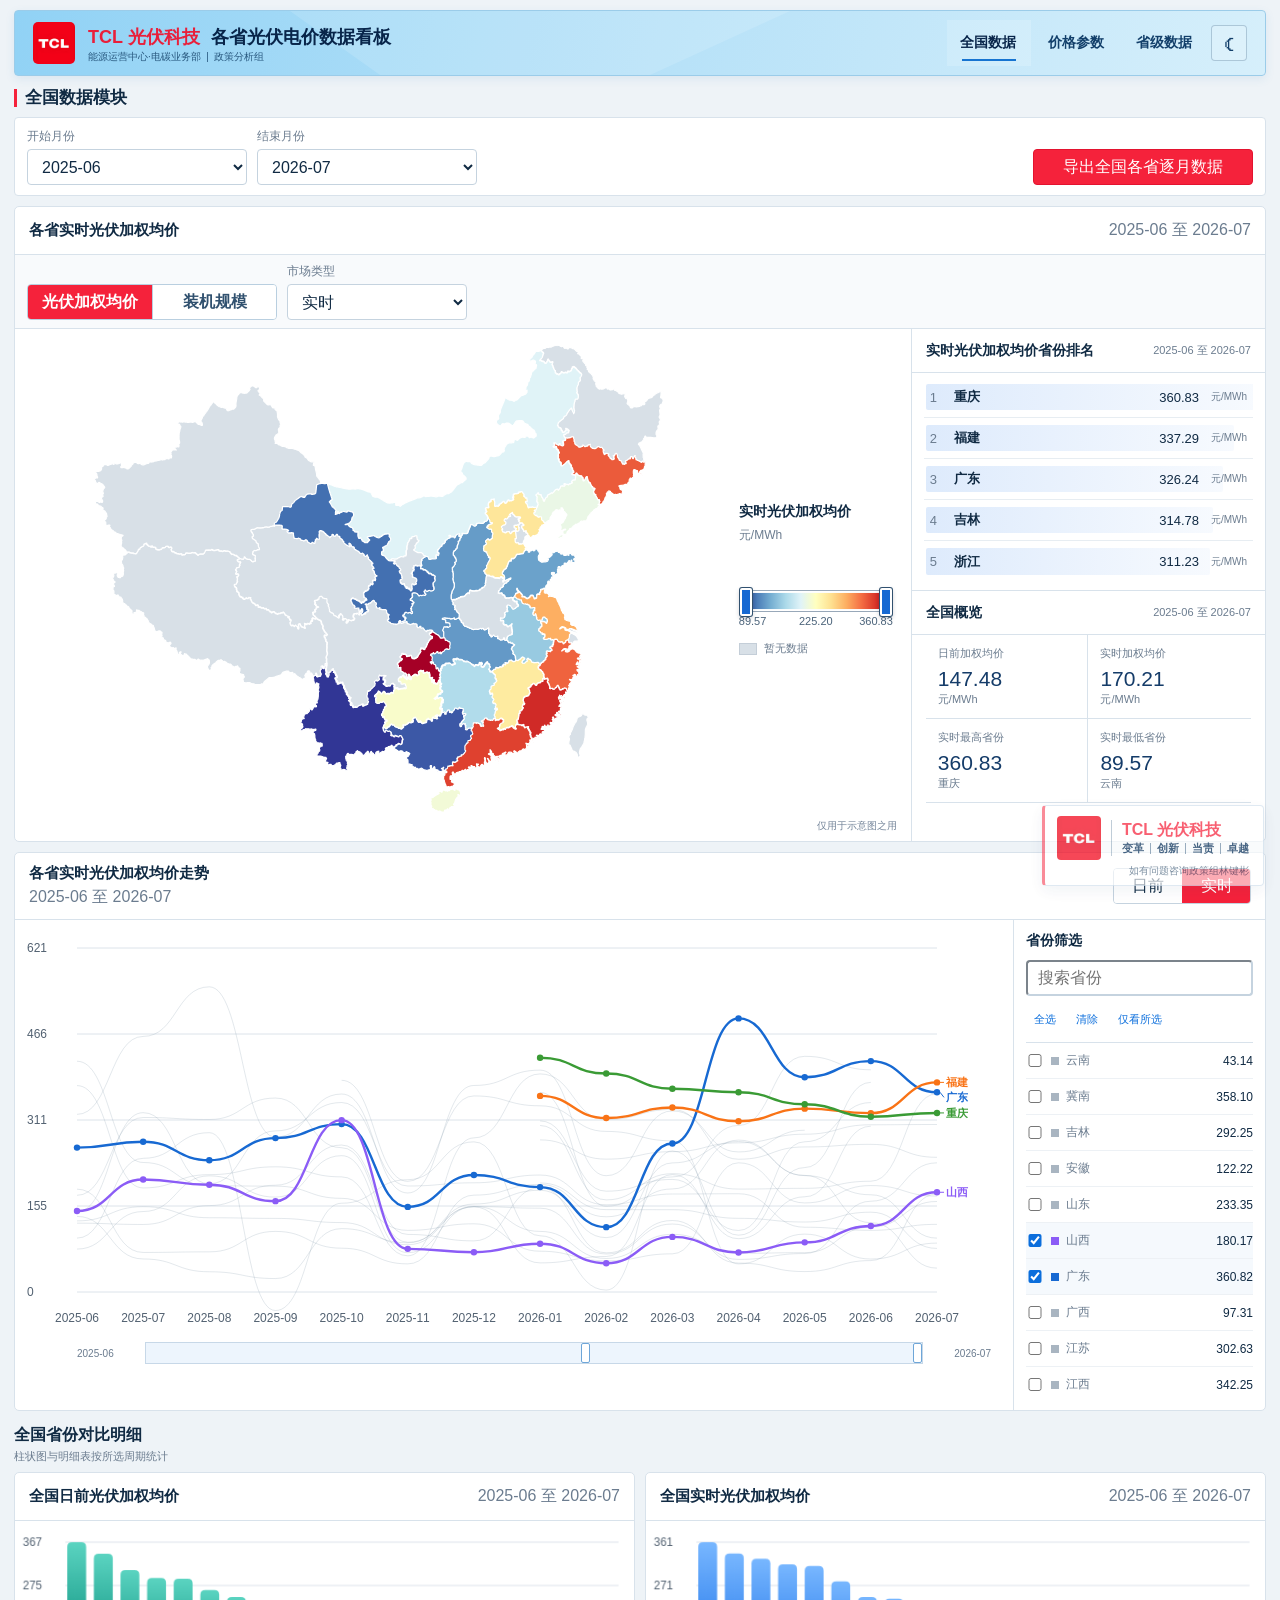
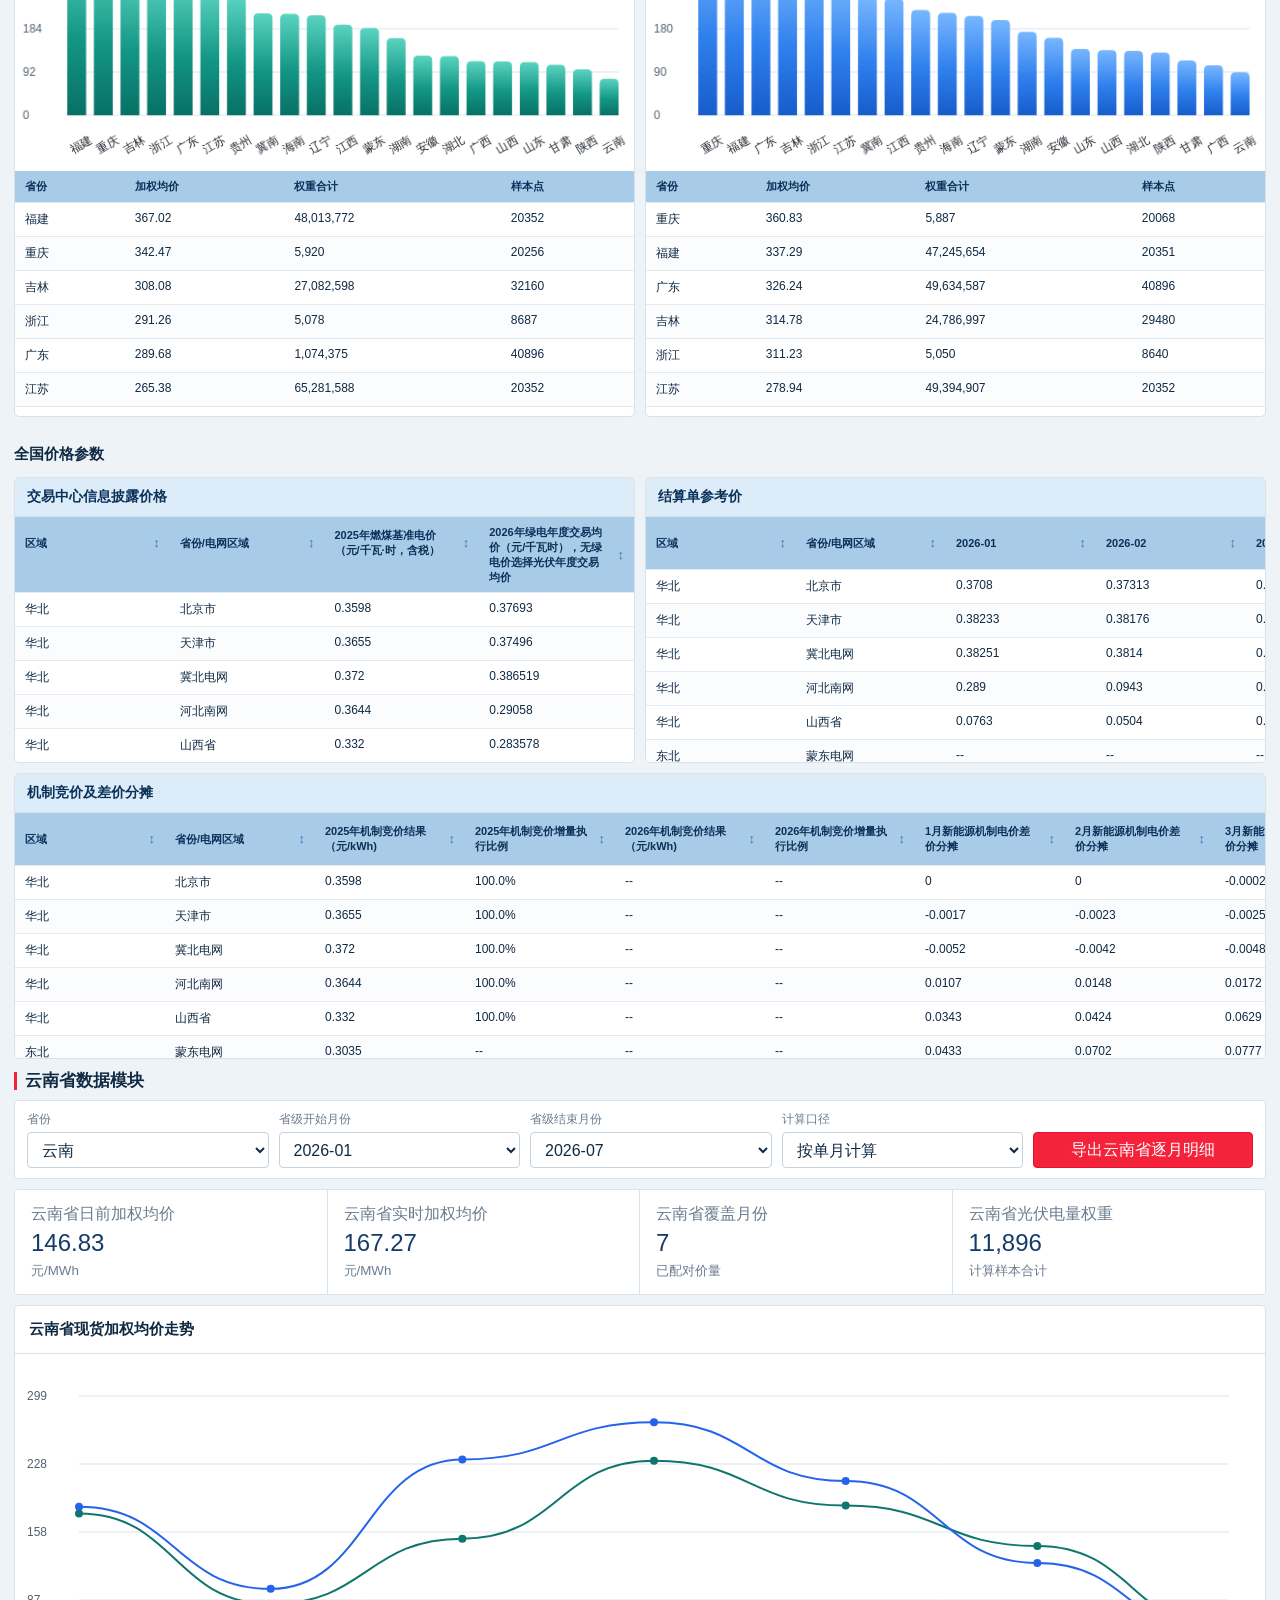
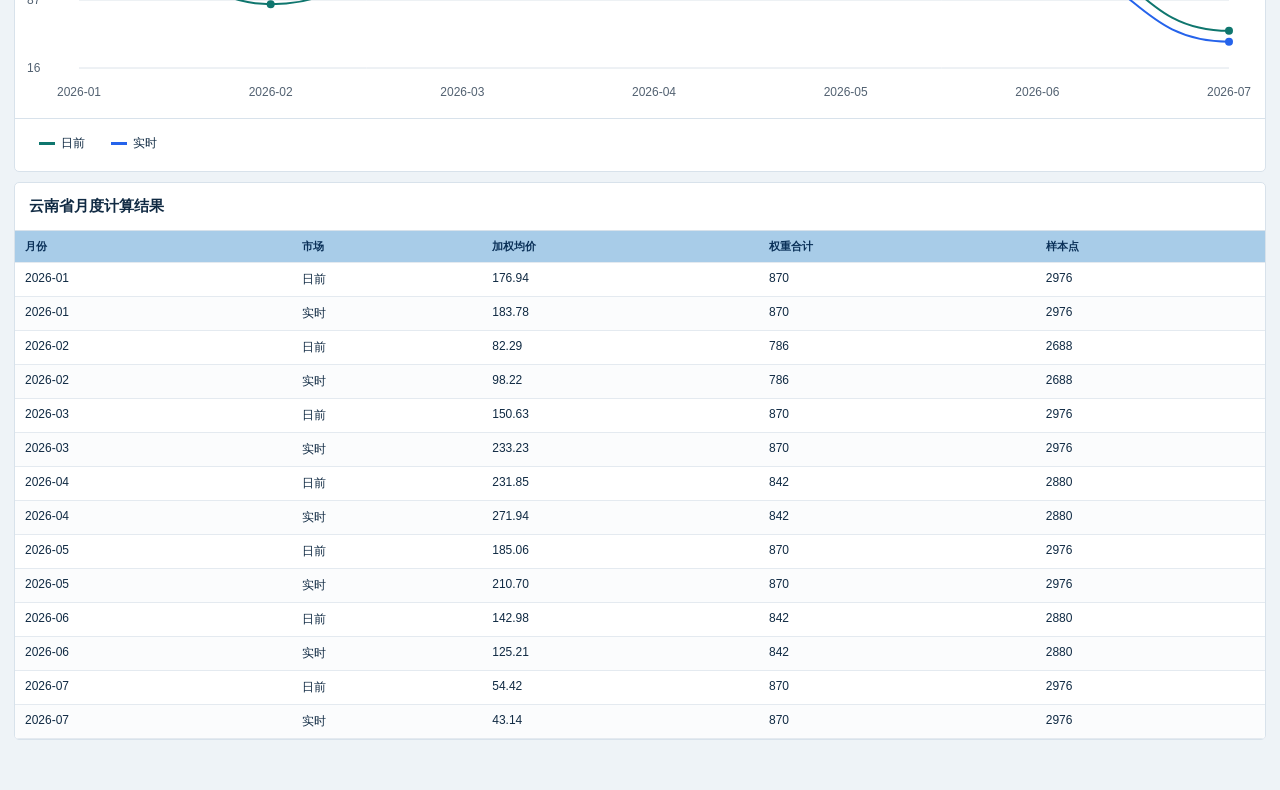
==== dashboard-v1.html @ b54ca661 "Promote paged dashboard UI to homepage" ====
<!doctype html>
<html lang="zh-CN">
  <head>
    <meta charset="UTF-8" />
    <meta name="viewport" content="width=device-width, initial-scale=1.0" />
    <title>TCL 光伏科技 | 各省光伏电价数据看板</title>
    <link rel="icon" type="image/png" href="./public/assets/tcl-logo.png" />
    <script>
      try {
        const savedTheme = localStorage.getItem("pv-dashboard-theme");
        document.documentElement.dataset.theme = savedTheme
          || (matchMedia("(prefers-color-scheme: dark)").matches ? "dark" : "light");
      } catch (_error) {
        document.documentElement.dataset.theme = "light";
      }
    </script>
    <link rel="stylesheet" href="./public/styles.css" />
    <script src="./public/data/dashboard-data.js?v=20260811-2"></script>
  </head>
  <body>
    <main class="shell">
      <header class="topbar brand-header">
        <div class="brand-identity">
          <img class="header-logo" src="./public/assets/tcl-logo.png" alt="TCL" />
          <div class="brand-content">
            <div class="brand-title">
              <span class="brand-name">TCL 光伏科技</span>
              <h1>各省光伏电价数据看板</h1>
            </div>
            <p class="brand-department">能源运营中心·电碳业务部&nbsp;&nbsp;|&nbsp;&nbsp;政策分析组</p>
          </div>
        </div>
        <nav class="dashboard-nav" aria-label="看板模块导航">
          <a class="is-active" href="#nationalModule">全国数据</a>
          <a href="#priceParams">价格参数</a>
          <a href="#provinceModule">省级数据</a>
          <button id="themeToggle" class="theme-toggle" type="button" aria-label="切换至夜间模式" title="切换至夜间模式">
            <span class="theme-icon theme-icon-moon" aria-hidden="true">☾</span>
            <span class="theme-icon theme-icon-sun" aria-hidden="true">☀</span>
          </button>
        </nav>
        <p id="dataStamp" class="load-status" hidden></p>
      </header>

      <section id="nationalModule" class="module-section dashboard-anchor">
        <div class="module-title">
          <h2>全国数据模块</h2>
        </div>
        <div class="filters national-filters" aria-label="全国数据筛选条件">
          <label>
            <span>开始月份</span>
            <select id="nationalStartMonth"></select>
          </label>
          <label>
            <span>结束月份</span>
            <select id="nationalEndMonth"></select>
          </label>
          <div class="filter-action">
            <button id="exportNational" type="button" class="primary">导出全国各省逐月数据</button>
          </div>
        </div>

        <section class="panel map-panel overview-panel" aria-label="全国能源数据热力图与市场概览">
          <div class="panel-head map-panel-head">
            <h2 id="mapTitle">各省实时光伏加权均价</h2>
            <span id="mapPeriodHint"></span>
          </div>
          <div class="map-toolbar">
            <div class="segmented-control" role="group" aria-label="热力图数据类型">
              <button type="button" class="is-active" data-map-mode="price" aria-pressed="true">光伏加权均价</button>
              <button type="button" data-map-mode="capacity" aria-pressed="false">装机规模</button>
            </div>
            <label id="mapMarketControl" class="map-select-control">
              <span>市场类型</span>
              <select id="mapMarketSelect">
                <option value="实时" selected>实时</option>
                <option value="日前">日前</option>
              </select>
            </label>
            <label id="mapCapacityControl" class="map-select-control" hidden>
              <span>电源类型</span>
              <select id="mapCapacitySelect">
                <option value="燃煤">燃煤</option>
                <option value="水电">水电</option>
                <option value="风电">风电</option>
                <option value="光伏" selected>光伏</option>
                <option value="燃气">燃气</option>
                <option value="核电">核电</option>
                <option value="其他">其他</option>
              </select>
            </label>
          </div>
          <div class="overview-content">
            <div class="overview-map-column">
              <div class="map-content">
                <div id="mapStage" class="map-stage">
                  <div id="chinaMapHost" class="china-map-host" aria-live="polite"></div>
                  <div id="mapRangeLabels" class="map-range-labels" aria-hidden="true"></div>
                  <div id="mapTooltip" class="map-tooltip" hidden></div>
                </div>
                <aside class="map-legend" aria-label="热力图图例">
                  <strong id="mapLegendTitle">实时光伏加权均价</strong>
                  <span id="mapLegendUnit">元/MWh</span>
                  <div class="heat-visual-map">
                    <div id="heatScaleTrack" class="heat-scale" tabindex="0" aria-label="热力值范围筛选">
                      <i id="heatHoverBand" class="heat-hover-band" hidden></i>
                      <i id="heatRangeSelection" class="heat-range-selection"></i>
                      <i id="heatValueMarker" class="heat-value-marker" hidden><span></span></i>
                      <input id="heatRangeMin" type="range" min="0" max="100" value="0" aria-label="热力值筛选下限" />
                      <input id="heatRangeMax" type="range" min="0" max="100" value="100" aria-label="热力值筛选上限" />
                      <div id="heatRangeTooltip" class="heat-range-tooltip" hidden></div>
                    </div>
                    <div class="heat-scale-labels">
                      <span id="mapLegendMin">--</span>
                      <span id="mapLegendMid">--</span>
                      <span id="mapLegendMax">--</span>
                    </div>
                    <div id="heatRangeSummary" class="heat-range-summary" hidden aria-hidden="true"></div>
                  </div>
                  <div class="map-no-data"><i></i><span>暂无数据</span></div>
                </aside>
              </div>
              <p class="map-disclaimer">仅用于示意图之用</p>
            </div>
            <div class="overview-side-column">
              <section class="overview-ranking" aria-label="实时电价省份排名">
                <div class="subsection-head">
                  <h3 id="overviewRankingTitle">实时电价省份排名</h3>
                  <span id="overviewRankingPeriod"></span>
                </div>
                <ol id="overviewRankingRows" class="ranking-list"></ol>
              </section>
              <section class="overview-summary" aria-label="全国市场概览">
                <div class="subsection-head">
                  <h3>全国概览</h3>
                  <span id="overviewPeriod"></span>
                </div>
                <div class="overview-metrics">
                  <article><span>日前加权均价</span><strong id="overviewDayAvg">--</strong><small>元/MWh</small></article>
                  <article><span>实时加权均价</span><strong id="overviewRealAvg">--</strong><small>元/MWh</small></article>
                  <article><span>实时最高省份</span><strong id="overviewTopValue">--</strong><small id="overviewTopProvince">--</small></article>
                  <article><span>实时最低省份</span><strong id="overviewLowValue">--</strong><small id="overviewLowProvince">--</small></article>
                </div>
              </section>
            </div>
          </div>
        </section>

      <section class="trend-grid" aria-label="全国多月各省曲线">
        <article class="panel trend-workspace">
          <div class="panel-head trend-panel-head">
            <div>
              <h2 id="nationalTrendTitle">各省实时光伏加权均价走势</h2>
              <span id="nationalTrendPeriod"></span>
            </div>
            <div class="trend-market-switch" role="group" aria-label="趋势市场类型">
              <button type="button" data-trend-market="日前" aria-pressed="false">日前</button>
              <button type="button" class="is-active" data-trend-market="实时" aria-pressed="true">实时</button>
            </div>
          </div>
          <div class="trend-workspace-grid">
            <div class="trend-chart-area">
              <canvas id="nationalTrendChart" class="line-chart" aria-label="各省光伏加权均价走势"></canvas>
              <div class="trend-range" aria-label="趋势月份范围">
                <span id="trendRangeStartLabel">--</span>
                <div class="trend-range-inputs">
                  <input id="trendRangeStart" type="range" min="0" max="1" value="0" aria-label="趋势开始月份" />
                  <input id="trendRangeEnd" type="range" min="0" max="1" value="1" aria-label="趋势结束月份" />
                </div>
                <span id="trendRangeEndLabel">--</span>
              </div>
            </div>
            <aside class="province-focus-panel" aria-label="省份筛选">
              <h3>省份筛选</h3>
              <input id="nationalTrendSearch" class="legend-search" type="search" placeholder="搜索省份" aria-label="搜索趋势省份" />
              <div class="legend-actions">
                <button id="focusAllProvinces" type="button">全选</button>
                <button id="clearFocusedProvinces" type="button">清除</button>
                <button id="toggleTrendContext" type="button" aria-pressed="false">仅看所选</button>
              </div>
              <div id="nationalTrendSelector" class="focus-province-list"></div>
            </aside>
          </div>
        </article>
      </section>

      <section class="section-heading-row">
        <div>
          <h2>全国省份对比明细</h2>
          <span>柱状图与明细表按所选周期统计</span>
        </div>
      </section>
      <section class="national-grid" aria-label="全国数据看板">
        <article class="panel national-panel">
          <div class="panel-head">
            <h2>全国日前光伏加权均价</h2>
            <span id="nationalDayHint"></span>
          </div>
          <canvas id="nationalDayChart" class="bar-chart" aria-label="全国日前光伏加权均价"></canvas>
          <div class="table-wrap compact-table">
            <table>
              <thead>
                <tr>
                  <th>省份</th>
                  <th>加权均价</th>
                  <th>权重合计</th>
                  <th>样本点</th>
                </tr>
              </thead>
              <tbody id="nationalDayRows"></tbody>
            </table>
          </div>
        </article>

        <article class="panel national-panel">
          <div class="panel-head">
            <h2>全国实时光伏加权均价</h2>
            <span id="nationalRealHint"></span>
          </div>
          <canvas id="nationalRealChart" class="bar-chart" aria-label="全国实时光伏加权均价"></canvas>
          <div class="table-wrap compact-table">
            <table>
              <thead>
                <tr>
                  <th>省份</th>
                  <th>加权均价</th>
                  <th>权重合计</th>
                  <th>样本点</th>
                </tr>
              </thead>
              <tbody id="nationalRealRows"></tbody>
            </table>
          </div>
        </article>
      </section>

      <section id="priceParams" class="panel params-panel dashboard-anchor">
        <div class="panel-head">
          <h2>全国价格参数</h2>
        </div>
        <div class="params-tables">
          <article class="params-card">
            <h3>交易中心信息披露价格</h3>
            <div class="table-wrap compact-table">
              <table id="disclosureTable" class="parameter-table">
                <thead id="disclosureHead"></thead>
                <tbody id="disclosureRows"></tbody>
              </table>
            </div>
          </article>
          <article class="params-card">
            <h3>结算单参考价</h3>
            <div class="table-wrap compact-table">
              <table id="settlementTable" class="parameter-table">
                <thead id="settlementHead"></thead>
                <tbody id="settlementRows"></tbody>
              </table>
            </div>
          </article>
          <article class="params-card params-card-wide">
            <h3>机制竞价及差价分摊</h3>
            <div class="table-wrap compact-table">
              <table id="mechanismTable" class="parameter-table">
                <thead id="mechanismHead"></thead>
                <tbody id="mechanismRows"></tbody>
              </table>
            </div>
          </article>
        </div>
      </section>
      </section>

      <section id="provinceModule" class="module-section province-module dashboard-anchor">
        <div class="module-title">
          <h2 data-province-label="数据模块">省级数据模块</h2>
        </div>
        <div class="filters province-filters" aria-label="省级数据筛选条件">
          <label>
            <span>省份</span>
            <select id="provinceSelect"></select>
          </label>
          <label>
            <span>省级开始月份</span>
            <select id="provinceStartMonth"></select>
          </label>
          <label>
            <span>省级结束月份</span>
            <select id="provinceEndMonth"></select>
          </label>
          <label>
            <span>计算口径</span>
            <select id="calcMode">
              <option value="monthly">按单月计算</option>
              <option value="cycle">按多月周期计算</option>
            </select>
          </label>
          <div class="filter-action">
            <button id="exportProvince" type="button" class="primary">导出省级逐月明细</button>
          </div>
        </div>
      <section class="summary-grid">
        <article class="metric">
          <span data-province-label="日前加权均价">省级日前加权均价</span>
          <strong id="dayAvg">--</strong>
          <small>元/MWh</small>
        </article>
        <article class="metric">
          <span data-province-label="实时加权均价">省级实时加权均价</span>
          <strong id="realAvg">--</strong>
          <small>元/MWh</small>
        </article>
        <article class="metric">
          <span data-province-label="覆盖月份">省级覆盖月份</span>
          <strong id="monthCount">--</strong>
          <small>已配对价量</small>
        </article>
        <article class="metric">
          <span data-province-label="光伏电量权重">省级光伏电量权重</span>
          <strong id="volumeTotal">--</strong>
          <small>计算样本合计</small>
        </article>
      </section>

      <section class="panel chart-panel">
          <div class="panel-head">
          <h2 data-province-label="现货加权均价走势">省级现货加权均价走势</h2>
        </div>
        <canvas id="trendChart" class="chart" aria-label="现货加权均价走势"></canvas>
        <div id="provinceTrendLegend" class="interactive-legend compact-legend" aria-label="日前实时图例"></div>
      </section>

      <section class="two-column">
        <article class="panel">
          <div class="panel-head">
            <h2 data-province-label="月度计算结果">省级月度计算结果</h2>
          </div>
          <div class="table-wrap">
            <table>
              <thead>
                <tr>
                  <th>月份</th>
                  <th>市场</th>
                  <th>加权均价</th>
                  <th>权重合计</th>
                  <th>样本点</th>
                </tr>
              </thead>
              <tbody id="resultRows"></tbody>
            </table>
          </div>
        </article>
      </section>
      </section>

    </main>
    <div class="page-watermark" aria-hidden="true">
      <div class="watermark-lockup">
        <img src="./public/assets/tcl-logo.png" alt="" />
        <span class="watermark-divider"></span>
        <span class="watermark-copy">
          <strong>TCL 光伏科技</strong>
          <span class="watermark-values">
            <span>变革</span><i></i><span>创新</span><i></i><span>当责</span><i></i><span>卓越</span>
          </span>
        </span>
      </div>
      <small class="watermark-contact">如有问题咨询政策组林键彬</small>
    </div>
    <script src="./public/vendor/xlsx.full.min.js"></script>
    <script src="./public/assets/china-map.js"></script>
    <script src="./public/app.js?v=20260811-2"></script>
  </body>
</html>
---- public/styles.css ----
:root {
  color-scheme: light;
  --bg: #f2f6fb;
  --panel: #ffffff;
  --ink: #08254a;
  --muted: #60748b;
  --line: #cfdeeb;
  --accent: #0f766e;
  --accent-strong: #0b5f59;
  --warn: #b45309;
  --blue: #2563eb;
  --brand: #f5223b;
  --table-head: #a8cce8;
  --chart-grid: #dce3ea;
  --chart-label: #526171;
  --chart-text: #1b232c;
  --chart-context: rgba(130, 149, 168, 0.22);
  --chart-context-fill: rgba(130, 149, 168, 0.16);
}

* {
  box-sizing: border-box;
}

[hidden] {
  display: none !important;
}

body {
  margin: 0;
  background: var(--bg);
  color: var(--ink);
  font-family: "Microsoft YaHei", "Segoe UI", Arial, sans-serif;
}

html {
  scroll-behavior: smooth;
}

button,
select {
  font: inherit;
}

.shell {
  width: min(1440px, calc(100vw - 40px));
  margin: 0 auto;
  padding: 16px 0 40px;
}

.topbar {
  display: flex;
  align-items: center;
  justify-content: space-between;
  gap: 24px;
  margin-bottom: 14px;
}

.brand-header {
  position: sticky;
  top: 0;
  z-index: 20;
  min-height: 88px;
  padding: 13px 22px;
  border: 1px solid #75bee8;
  border-radius: 6px;
  background: linear-gradient(105deg, #79c5f2 0%, #98d5f6 52%, #b8e3f8 100%);
  box-shadow: 0 7px 20px rgba(48, 132, 184, 0.16);
  overflow: hidden;
}

.brand-header::after {
  content: "";
  position: absolute;
  inset: 0 38% 0 22%;
  background: rgba(255, 255, 255, 0.13);
  clip-path: polygon(0 0, 100% 0, 72% 100%, 18% 100%);
  pointer-events: none;
}

.brand-identity {
  position: relative;
  z-index: 1;
  display: flex;
  align-items: center;
  min-width: 0;
  gap: 13px;
}

.header-logo {
  width: 50px;
  height: 50px;
  flex: 0 0 auto;
  border-radius: 5px;
  object-fit: cover;
}

.brand-content {
  display: grid;
  gap: 6px;
  min-width: 0;
}

.brand-title {
  display: flex;
  align-items: center;
  gap: 13px;
  white-space: nowrap;
}

.brand-name {
  color: #e91f3a;
  font-size: 21px;
  font-weight: 800;
  white-space: nowrap;
}

.brand-department {
  color: #28587f;
  font-size: 11px;
  line-height: 1;
}

h1,
h2,
p {
  margin: 0;
}

h1 {
  color: #08254a;
  font-size: 21px;
  line-height: 1;
}

h2 {
  font-size: 16px;
}

.panel-head span,
.metric small,
.metric span {
  color: var(--muted);
}

.load-status {
  position: absolute;
  left: 86px;
  bottom: 4px;
  z-index: 2;
  color: #9f1528;
  font-size: 11px;
}

.dashboard-nav {
  position: relative;
  z-index: 1;
  display: flex;
  align-self: stretch;
  align-items: stretch;
  gap: 4px;
}

.dashboard-nav a {
  position: relative;
  display: flex;
  align-items: center;
  min-width: 92px;
  padding: 0 15px;
  color: #123f6a;
  font-size: 15px;
  font-weight: 600;
  text-decoration: none;
  white-space: nowrap;
}

.dashboard-nav a::after {
  content: "";
  position: absolute;
  right: 15px;
  bottom: 5px;
  left: 15px;
  height: 2px;
  background: transparent;
}

.dashboard-nav a:hover,
.dashboard-nav a.is-active {
  color: #08254a;
  background: rgba(255, 255, 255, 0.2);
}

.dashboard-nav a.is-active::after {
  background: #e91f3a;
}

.dashboard-anchor {
  scroll-margin-top: 104px;
}

button {
  min-height: 40px;
  border: 1px solid var(--line);
  background: var(--panel);
  color: var(--ink);
  border-radius: 6px;
  padding: 0 14px;
  cursor: pointer;
}

button.primary {
  border-color: var(--brand);
  background: var(--brand);
  color: white;
}

button:hover {
  border-color: var(--brand);
}

.filters {
  display: grid;
  grid-template-columns: repeat(4, minmax(160px, 1fr));
  gap: 12px;
  padding: 14px;
  background: var(--panel);
  border: 1px solid var(--line);
  border-radius: 8px;
  box-shadow: 0 4px 14px rgba(35, 72, 108, 0.05);
}

.national-filters {
  grid-template-columns: repeat(2, minmax(180px, 260px)) minmax(240px, 1fr);
}

.map-panel {
  margin-top: 14px;
}

.map-panel-head h2 {
  font-size: 17px;
}

.map-toolbar {
  display: flex;
  align-items: end;
  gap: 12px;
  padding: 12px 16px;
  border-bottom: 1px solid var(--line);
  background: #f8fbfe;
}

.segmented-control {
  display: inline-grid;
  grid-template-columns: repeat(2, minmax(132px, 1fr));
  align-self: end;
  border: 1px solid #b9cfe0;
  border-radius: 6px;
  overflow: hidden;
}

.segmented-control button {
  min-height: 40px;
  border: 0;
  border-radius: 0;
  background: #ffffff;
  color: #31516f;
  font-weight: 600;
}

.segmented-control button + button {
  border-left: 1px solid #b9cfe0;
}

.segmented-control button.is-active {
  background: #176f9f;
  color: #ffffff;
}

#exportNational,
#exportProvince,
.segmented-control button.is-active {
  border-color: #e3132f;
  background: var(--brand);
  color: #fff;
}

#exportNational:hover,
#exportProvince:hover,
.segmented-control button.is-active:hover {
  border-color: #c70e28;
  background: #dc1833;
}

.map-select-control {
  width: min(210px, 100%);
}

.map-content {
  display: grid;
  grid-template-columns: minmax(0, 1fr) 190px;
  gap: 20px;
  align-items: center;
  padding: 18px 22px 12px;
}

.map-stage {
  position: relative;
  display: grid;
  place-items: center;
  min-width: 0;
  min-height: 470px;
}

.china-map-host {
  display: grid;
  width: 100%;
  min-height: 420px;
  place-items: center;
}

.china-map-host svg {
  display: block;
  width: 100%;
  max-height: 520px;
  overflow: visible;
}

.china-map-host .map-region {
  fill: #d8e0e7;
  stroke: #ffffff;
  stroke-width: 1.2;
  vector-effect: non-scaling-stroke;
  cursor: pointer;
  transition: fill 180ms ease, filter 180ms ease, stroke-width 180ms ease;
}

.china-map-host .map-region:hover,
.china-map-host .map-region:focus {
  filter: brightness(0.92) saturate(1.08);
  outline: none;
  stroke: #173b60;
  stroke-width: 1.8;
}

.china-map-host .map-region.is-selected {
  filter: brightness(1.04) saturate(1.12) drop-shadow(0 3px 5px rgba(15, 49, 82, 0.28));
  stroke: #0b3159;
  stroke-width: 2.6;
}

.china-map-host .map-region.is-preview:not(.is-selected) {
  filter: brightness(1.03) saturate(1.1) drop-shadow(0 2px 4px rgba(23, 105, 210, 0.22));
  stroke: #1769d2;
  stroke-width: 2.2;
}

.china-map-host .map-region.is-out-of-range:not(.is-selected):not(.is-preview) {
  opacity: 0.18;
  filter: saturate(0.25);
}

.china-map-host .map-region.is-out-of-range:hover,
.china-map-host .map-region.is-out-of-range:focus {
  opacity: 1;
}

.map-range-labels {
  position: absolute;
  z-index: 5;
  inset: 0;
  pointer-events: none;
}

.map-range-labels span {
  position: absolute;
  padding: 2px 5px;
  border: 1px solid rgba(255, 255, 255, 0.72);
  border-radius: 3px;
  background: rgba(11, 49, 89, 0.86);
  box-shadow: 0 2px 6px rgba(15, 23, 42, 0.2);
  color: #fff;
  font-size: 10px;
  font-weight: 600;
  line-height: 1.2;
  white-space: nowrap;
  transform: translate(-50%, -50%);
}

.map-legend {
  display: grid;
  align-content: center;
  gap: 8px;
  min-width: 0;
  padding: 8px 4px;
}

.map-legend strong {
  color: var(--ink);
  font-size: 14px;
  line-height: 1.4;
}

.map-legend > span {
  color: var(--muted);
  font-size: 12px;
}

.heat-visual-map {
  display: grid;
  gap: 5px;
  min-width: 0;
  padding-top: 42px;
}

.heat-scale {
  position: relative;
  height: 20px;
  margin-top: 0;
  border: 1px solid rgba(73, 100, 126, 0.22);
  background: linear-gradient(90deg, #313695 0%, #4575b4 10%, #74add1 20%, #abd9e9 30%, #e0f3f8 40%, #ffffbf 50%, #fee090 60%, #fdae61 70%, #f46d43 80%, #d73027 90%, #a50026 100%);
  cursor: crosshair;
  touch-action: none;
}

.heat-hover-band,
.heat-range-selection {
  position: absolute;
  z-index: 1;
  top: -2px;
  bottom: -2px;
  pointer-events: none;
}

.heat-hover-band {
  border: 2px solid #0b3159;
  background: rgba(255, 255, 255, 0.18);
}

.heat-range-selection {
  border: 2px solid rgba(255, 255, 255, 0.96);
  box-shadow: 0 0 0 1px rgba(11, 49, 89, 0.42);
}

.heat-scale input[type="range"] {
  appearance: none;
  position: absolute;
  z-index: 3;
  top: -9px;
  left: 0;
  width: 100%;
  height: 36px;
  margin: 0;
  background: transparent;
  pointer-events: none;
}

.heat-scale input[type="range"]::-webkit-slider-runnable-track {
  height: 1px;
  background: transparent;
}

.heat-scale input[type="range"]::-webkit-slider-thumb {
  appearance: none;
  width: 12px;
  height: 28px;
  margin-top: -14px;
  border: 2px solid #fff;
  border-radius: 2px;
  background: #1769d2;
  box-shadow: 0 0 0 1px #31516f, 0 2px 5px rgba(15, 23, 42, 0.28);
  cursor: ew-resize;
  pointer-events: auto;
}

.heat-scale input[type="range"]::-moz-range-track {
  height: 1px;
  background: transparent;
}

.heat-scale input[type="range"]::-moz-range-thumb {
  width: 10px;
  height: 24px;
  border: 2px solid #fff;
  border-radius: 2px;
  background: #1769d2;
  box-shadow: 0 0 0 1px #31516f, 0 2px 5px rgba(15, 23, 42, 0.28);
  cursor: ew-resize;
  pointer-events: auto;
}

.heat-range-tooltip {
  position: absolute;
  z-index: 8;
  bottom: calc(100% + 12px);
  width: 218px;
  padding: 8px 10px;
  border: 1px solid rgba(255, 255, 255, 0.12);
  border-radius: 5px;
  background: rgba(17, 24, 39, 0.94);
  box-shadow: 0 10px 28px rgba(15, 23, 42, 0.26);
  color: #fff;
  font-size: 11px;
  line-height: 1.45;
  pointer-events: none;
}

.heat-range-tooltip strong,
.heat-range-tooltip span {
  display: block;
}

.map-legend .heat-range-tooltip strong {
  color: #fff;
  font-size: 11px;
}

.heat-range-tooltip span {
  margin-top: 4px;
  color: #dbe5ef;
}

.heat-value-marker {
  position: absolute;
  z-index: 6;
  top: -7px;
  width: 2px;
  height: 32px;
  background: #111827;
  pointer-events: none;
  transform: translateX(-1px);
}

.heat-value-marker::after {
  position: absolute;
  top: 29px;
  left: -4px;
  width: 0;
  height: 0;
  border-top: 6px solid #111827;
  border-right: 4px solid transparent;
  border-left: 4px solid transparent;
  content: "";
}

.heat-value-marker > span {
  position: absolute;
  bottom: calc(100% + 8px);
  left: 50%;
  min-width: 112px;
  padding: 6px 8px;
  border-radius: 4px;
  background: #111827;
  box-shadow: 0 7px 18px rgba(15, 23, 42, 0.24);
  color: #fff;
  text-align: center;
  transform: translateX(-50%);
}

.heat-value-marker strong,
.heat-value-marker small {
  display: block;
  color: #fff;
  white-space: nowrap;
}

.heat-value-marker small {
  margin-top: 2px;
  color: #cbd5e1;
  font-size: 9px;
}

.heat-value-marker.is-left > span {
  left: 0;
  transform: none;
}

.heat-value-marker.is-right > span {
  right: 0;
  left: auto;
  transform: none;
}

.heat-range-summary {
  min-height: 16px;
  color: #526b83;
  font-size: 10px;
  line-height: 1.35;
}

.heat-scale-labels {
  display: grid;
  grid-template-columns: repeat(3, 1fr);
  color: #4b637a;
  font-size: 11px;
}

.heat-scale-labels span:nth-child(2) {
  text-align: center;
}

.heat-scale-labels span:last-child {
  text-align: right;
}

.map-no-data {
  display: flex;
  align-items: center;
  gap: 7px;
  margin-top: 8px;
  color: var(--muted);
  font-size: 11px;
}

.map-no-data i {
  width: 18px;
  height: 12px;
  border: 1px solid #c4ced8;
  background: #d8e0e7;
}

.map-tooltip {
  position: absolute;
  z-index: 6;
  min-width: 150px;
  max-width: 310px;
  padding: 8px 10px;
  border: 1px solid rgba(255, 255, 255, 0.12);
  border-radius: 5px;
  background: rgba(17, 24, 39, 0.94);
  box-shadow: 0 10px 28px rgba(15, 23, 42, 0.26);
  color: #fff;
  font-size: 12px;
  line-height: 1.55;
  pointer-events: none;
}

.map-tooltip strong,
.map-tooltip span {
  display: block;
}

.map-tooltip span {
  color: #dbe5ef;
}

.map-disclaimer {
  padding: 0 18px 12px;
  color: #728398;
  font-size: 11px;
  text-align: right;
}

.province-filters {
  grid-template-columns: repeat(4, minmax(150px, 1fr)) minmax(220px, auto);
}

.filter-action {
  display: flex;
  align-items: end;
  justify-content: flex-end;
}

.filter-action button {
  min-width: 220px;
}

.module-section {
  margin-top: 14px;
  padding: 14px;
  background: #eaf3fb;
  border: 1px solid #cbddec;
  border-radius: 8px;
}

.province-module {
  background: #f5f8fc;
}

.module-title {
  display: flex;
  justify-content: space-between;
  align-items: center;
  gap: 16px;
  margin-bottom: 12px;
}

.module-title h2 {
  display: flex;
  align-items: center;
  gap: 10px;
  font-size: 20px;
}

.module-title h2::before {
  content: "";
  width: 5px;
  height: 22px;
  background: var(--brand);
}

.module-title span {
  color: var(--muted);
}

label {
  display: grid;
  gap: 6px;
}

label span {
  color: var(--muted);
  font-size: 13px;
}

select {
  width: 100%;
  min-height: 40px;
  border: 1px solid var(--line);
  border-radius: 6px;
  padding: 0 10px;
  background: white;
  color: var(--ink);
}

.summary-grid {
  display: grid;
  grid-template-columns: repeat(4, minmax(160px, 1fr));
  gap: 12px;
  margin: 14px 0;
}

.national-grid {
  display: grid;
  grid-template-columns: repeat(2, minmax(0, 1fr));
  gap: 14px;
  margin: 14px 0;
}

.national-panel {
  min-width: 0;
}

.bar-chart {
  width: 100%;
  height: 300px;
  display: block;
}

.trend-grid {
  display: grid;
  grid-template-columns: 1fr;
  gap: 14px;
  margin: 14px 0;
}

.line-chart {
  width: 100%;
  height: 360px;
  display: block;
}

.metric {
  display: grid;
  gap: 6px;
  min-height: 118px;
  padding: 16px;
  background: var(--panel);
  border: 1px solid var(--line);
  border-radius: 8px;
  box-shadow: 0 4px 14px rgba(35, 72, 108, 0.05);
}

.metric:nth-child(1) { border-top: 3px solid #0f766e; }
.metric:nth-child(2) { border-top: 3px solid #2563eb; }
.metric:nth-child(3) { border-top: 3px solid #f5223b; }
.metric:nth-child(4) { border-top: 3px solid #70a84f; }

.metric strong {
  font-size: 26px;
  line-height: 1;
}

.panel {
  position: relative;
  background: var(--panel);
  border: 1px solid var(--line);
  border-radius: 8px;
  overflow: hidden;
  box-shadow: 0 4px 14px rgba(35, 72, 108, 0.05);
}

.interactive-legend {
  display: flex;
  flex-wrap: wrap;
  gap: 6px 10px;
  padding: 10px 16px 14px;
  border-top: 1px solid var(--line);
}

.legend-item {
  display: inline-flex;
  align-items: center;
  gap: 6px;
  min-height: 28px;
  padding: 0 7px;
  border-color: transparent;
  border-radius: 4px;
  background: transparent;
  color: var(--ink);
  font-size: 12px;
}

.legend-item span {
  width: 16px;
  height: 3px;
  flex: 0 0 auto;
}

.legend-item:hover {
  background: #f3f6f8;
}

.legend-item.is-hidden {
  color: var(--muted);
  opacity: 0.5;
  text-decoration: line-through;
}

.compact-legend {
  justify-content: flex-start;
}

.chart-tooltip {
  position: absolute;
  z-index: 8;
  min-width: 148px;
  max-width: 280px;
  padding: 10px 12px;
  border: 1px solid rgba(255, 255, 255, 0.12);
  border-radius: 5px;
  background: rgba(17, 24, 39, 0.94);
  box-shadow: 0 10px 28px rgba(15, 23, 42, 0.26);
  color: #f8fafc;
  font-size: 12px;
  line-height: 1.4;
  pointer-events: none;
  white-space: normal;
  backdrop-filter: blur(4px);
}

.chart-tooltip-title {
  display: block;
  margin-bottom: 7px;
  color: #fff;
  font-size: 12px;
  font-weight: 700;
}

.chart-tooltip.is-context-label {
  min-width: 0;
  padding: 6px 9px;
  background: rgba(15, 49, 82, 0.94);
  color: #fff;
  font-weight: 700;
  white-space: nowrap;
}

.chart-tooltip-list {
  display: grid;
  gap: 5px;
}

.chart-tooltip-row {
  display: grid;
  grid-template-columns: 8px minmax(46px, 1fr) auto;
  gap: 7px;
  align-items: center;
  color: #dbe5ef;
}

.chart-tooltip-row i {
  width: 8px;
  height: 8px;
  border: 1px solid rgba(255, 255, 255, 0.65);
  border-radius: 1px;
  background: var(--series-color);
}

.chart-tooltip-row b {
  color: #fff;
  font-variant-numeric: tabular-nums;
  font-weight: 650;
  text-align: right;
  white-space: nowrap;
}

.chart-axis-pointer {
  position: absolute;
  z-index: 4;
  width: 1px;
  border-left: 1px dashed rgba(71, 85, 105, 0.62);
  pointer-events: none;
  transform: translateX(-0.5px);
}

.chart-hover-dots {
  position: absolute;
  z-index: 6;
  inset: 0;
  pointer-events: none;
}

.chart-hover-dots i {
  position: absolute;
  width: 10px;
  height: 10px;
  border: 2px solid #fff;
  border-radius: 50%;
  background: var(--series-color);
  box-shadow: 0 0 0 1px var(--series-color), 0 2px 6px rgba(15, 23, 42, 0.22);
  transform: translate(-50%, -50%);
}

.panel-head {
  display: flex;
  justify-content: space-between;
  gap: 12px;
  align-items: center;
  padding: 14px 16px;
  border-bottom: 1px solid var(--line);
}

.chart {
  width: 100%;
  height: 360px;
}

.two-column {
  display: grid;
  grid-template-columns: 1fr;
  gap: 14px;
  margin: 14px 0;
}

.table-wrap {
  overflow: auto;
}

table {
  width: 100%;
  border-collapse: collapse;
  font-size: 14px;
}

th,
td {
  border-bottom: 1px solid var(--line);
  border-right: 1px solid #dfebf4;
  padding: 10px 12px;
  text-align: left;
  vertical-align: top;
  white-space: nowrap;
}

th {
  position: sticky;
  top: 0;
  z-index: 1;
  color: #0b3159;
  font-weight: 700;
  background: var(--table-head);
}

tbody tr:nth-child(even) td {
  background: #f8fbfe;
}

tbody tr:hover td {
  background: #edf6fd;
}

.mapping-wrap {
  max-height: 340px;
}

.compact-table {
  max-height: 280px;
}

.params-panel {
  margin: 14px 0 0;
}

.params-tables {
  display: grid;
  grid-template-columns: repeat(2, minmax(0, 1fr));
  gap: 14px;
  padding: 14px;
}

.params-card-wide {
  grid-column: 1 / -1;
}

.params-tables article {
  min-width: 0;
  border: 1px solid var(--line);
  border-radius: 8px;
  overflow: hidden;
}

.params-tables h3 {
  margin: 0;
  padding: 10px 12px;
  font-size: 14px;
  color: #0b3159;
  background: #dcecf8;
  border-bottom: 1px solid var(--line);
}

.parameter-table {
  min-width: calc(var(--parameter-columns, 4) * 150px);
  table-layout: fixed;
}

.parameter-table th,
.parameter-table td {
  width: calc(100% / var(--parameter-columns, 4));
  white-space: normal;
  overflow-wrap: anywhere;
}

.parameter-sort {
  width: 100%;
  min-width: 0;
  display: inline-flex;
  align-items: center;
  justify-content: space-between;
  gap: 8px;
  padding: 0;
  border: 0;
  color: inherit;
  font: inherit;
  line-height: 1.35;
  text-align: left;
  background: transparent;
  cursor: pointer;
}

.parameter-sort:hover,
.parameter-sort:focus-visible {
  color: #1769d2;
}

.parameter-sort:focus-visible {
  outline: 2px solid rgba(23, 105, 210, 0.35);
  outline-offset: 3px;
}

.sort-mark {
  flex: 0 0 auto;
  color: #367bb7;
  font-size: 13px;
}

.chips {
  display: flex;
  flex-wrap: wrap;
  gap: 8px;
}

.chip {
  border: 1px solid var(--line);
  border-radius: 6px;
  padding: 7px 9px;
  background: #fbfcfd;
  color: var(--ink);
}

.empty {
  color: var(--warn);
}

.page-watermark {
  position: fixed;
  right: 16px;
  bottom: 14px;
  z-index: 10;
  display: grid;
  gap: 5px;
  padding: 10px 14px 8px 12px;
  border: 1px solid rgba(207, 222, 235, 0.9);
  border-left: 3px solid rgba(245, 34, 59, 0.72);
  border-radius: 4px;
  background: rgba(255, 255, 255, 0.86);
  box-shadow: 0 5px 16px rgba(35, 72, 108, 0.09);
  opacity: 0.72;
  width: max-content;
  max-width: calc(100vw - 28px);
  margin: 0;
  pointer-events: none;
  user-select: none;
}

.watermark-lockup {
  display: flex;
  align-items: center;
  gap: 10px;
}

.page-watermark img {
  width: 44px;
  height: 44px;
  border-radius: 4px;
  object-fit: cover;
}

.watermark-divider {
  width: 1px;
  height: 36px;
  background: #a8bac9;
}

.watermark-copy {
  display: grid;
  gap: 5px;
}

.watermark-copy strong {
  color: var(--brand);
  font-size: 16px;
  font-weight: 800;
  line-height: 1;
}

.watermark-values {
  display: flex;
  align-items: center;
  gap: 6px;
  color: #0b3159;
  font-size: 11px;
  font-weight: 600;
  line-height: 1;
}

.watermark-values i {
  width: 1px;
  height: 11px;
  background: #7890a8;
}

.watermark-contact {
  color: #526b83;
  font-size: 10px;
  font-weight: 500;
  line-height: 1.2;
  text-align: right;
}

/* Finance-style analytical workspace refresh */
:root {
  --bg: #eef3f7;
  --panel: #ffffff;
  --ink: #102a43;
  --muted: #6b7c8f;
  --line: #d8e2eb;
  --line-strong: #c5d3df;
  --accent: #0d6fbb;
  --accent-strong: #075a9b;
  --blue: #1769d2;
  --action: #0b6edc;
  --table-head: #a8cce8;
}

body {
  background: var(--bg);
  font-variant-numeric: tabular-nums;
}

.shell {
  width: min(1560px, calc(100vw - 28px));
  padding: 10px 0 36px;
}

.brand-header {
  min-height: 66px;
  margin-bottom: 10px;
  padding: 9px 18px;
  border-color: #9bcce9;
  border-radius: 4px;
  background: linear-gradient(105deg, #91d2f5 0%, #b8e2f8 54%, #d6effb 100%);
  box-shadow: 0 3px 10px rgba(48, 132, 184, 0.1);
}

.header-logo {
  width: 42px;
  height: 42px;
}

.brand-content {
  gap: 3px;
}

.brand-title {
  gap: 11px;
}

.brand-name,
h1 {
  font-size: 18px;
}

.brand-department {
  font-size: 10px;
}

.dashboard-nav a {
  min-width: 84px;
  padding: 0 13px;
  font-size: 14px;
}

.dashboard-nav a:hover,
.dashboard-nav a.is-active {
  background: rgba(255, 255, 255, 0.16);
}

.dashboard-nav a.is-active::after {
  background: #1674d1;
}

.theme-toggle {
  align-self: center;
  width: 36px;
  min-width: 36px;
  min-height: 36px;
  padding: 0;
  border-color: rgba(18, 63, 106, 0.24);
  background: rgba(255, 255, 255, 0.2);
  color: #123f6a;
  font-size: 21px;
  line-height: 1;
}

.theme-toggle:hover {
  border-color: rgba(18, 63, 106, 0.48);
  background: rgba(255, 255, 255, 0.34);
}

.theme-icon {
  line-height: 1;
}

.theme-icon-sun {
  display: none;
}

.module-section,
.province-module {
  margin-top: 10px;
  padding: 0;
  border: 0;
  border-radius: 0;
  background: transparent;
}

.module-title {
  margin: 0 0 8px;
}

.module-title h2 {
  gap: 8px;
  font-size: 17px;
}

.module-title h2::before {
  width: 3px;
  height: 18px;
}

.filters {
  align-items: end;
  gap: 10px;
  padding: 10px 12px;
  border-color: var(--line);
  border-radius: 4px;
  box-shadow: none;
}

.national-filters {
  grid-template-columns: repeat(2, minmax(170px, 220px)) minmax(230px, 1fr);
}

.province-filters {
  grid-template-columns: repeat(4, minmax(145px, 1fr)) minmax(220px, auto);
}

label {
  gap: 4px;
}

label span {
  font-size: 12px;
}

select,
button,
.legend-search {
  min-height: 36px;
  border-color: var(--line-strong);
  border-radius: 4px;
}

button.primary {
  border-color: var(--action);
  background: var(--action);
}

button.primary:hover {
  border-color: var(--accent-strong);
  background: var(--accent-strong);
}

.panel {
  border-color: var(--line);
  border-radius: 5px;
  box-shadow: none;
}

.panel-head {
  min-height: 48px;
  padding: 11px 14px;
}

.panel-head h2 {
  font-size: 15px;
}

.map-panel {
  margin-top: 10px;
}

.map-toolbar {
  gap: 10px;
  padding: 8px 12px;
  background: #f8fafc;
}

.segmented-control {
  grid-template-columns: repeat(2, minmax(116px, 1fr));
  border-radius: 4px;
}

.segmented-control button,
.trend-market-switch button {
  min-height: 34px;
}

.trend-market-switch button.is-active {
  background: var(--action);
}

.map-select-control {
  width: min(180px, 100%);
}

.overview-content {
  display: grid;
  grid-template-columns: minmax(620px, 1.72fr) minmax(310px, 0.68fr);
  min-height: 492px;
}

.overview-side-column {
  display: grid;
  grid-template-rows: auto 1fr;
  min-width: 0;
  border-left: 1px solid var(--line);
}

.overview-summary {
  border-top: 1px solid var(--line);
}

.overview-map-column {
  min-width: 0;
}

.map-content {
  grid-template-columns: minmax(0, 1fr) 154px;
  gap: 14px;
  padding: 16px 18px 6px;
}

.map-stage {
  min-height: 428px;
}

.china-map-host {
  min-height: 410px;
}

.china-map-host svg {
  max-height: 468px;
}

.map-legend {
  gap: 6px;
  padding: 6px 0;
}

.heat-scale {
  height: 18px;
}

.map-disclaimer {
  padding: 0 14px 8px;
  font-size: 10px;
}

.subsection-head {
  display: flex;
  align-items: center;
  justify-content: space-between;
  gap: 8px;
  min-height: 44px;
  padding: 10px 14px;
  border-bottom: 1px solid var(--line);
}

.subsection-head h3 {
  margin: 0;
  font-size: 14px;
}

.subsection-head span {
  color: var(--muted);
  font-size: 11px;
}

.ranking-list {
  display: grid;
  margin: 0;
  padding: 4px 12px 8px;
  list-style: none;
}

.ranking-list li {
  position: relative;
  display: grid;
  grid-template-columns: 24px minmax(60px, 1fr) auto 48px;
  align-items: center;
  min-height: 41px;
  padding: 0 6px;
  border-bottom: 1px solid #e7edf2;
  outline: none;
  font-size: 13px;
  cursor: pointer;
  overflow: hidden;
}

.ranking-list li > *:not(.rank-bar) {
  position: relative;
  z-index: 1;
}

.ranking-list .rank-bar {
  position: absolute;
  z-index: 0;
  top: 7px;
  bottom: 7px;
  left: 2px;
  width: var(--rank-progress);
  border-radius: 2px;
  background: linear-gradient(90deg, rgba(47, 128, 237, 0.16), rgba(47, 128, 237, 0.04));
  transition: width 220ms ease, background 160ms ease;
}

.ranking-list li:hover,
.ranking-list li:focus-visible,
.ranking-list li.is-preview {
  background: #f3f8fd;
}

.ranking-list li.is-selected {
  background: #eaf3fc;
  box-shadow: inset 3px 0 #1769d2;
}

.ranking-list li.is-selected .rank-bar {
  background: linear-gradient(90deg, rgba(23, 105, 210, 0.26), rgba(23, 105, 210, 0.06));
}

.ranking-list li:last-child {
  border-bottom: 0;
}

.ranking-list strong {
  font-weight: 600;
}

.ranking-list small {
  color: var(--muted);
  font-size: 10px;
  text-align: right;
}

.rank-number {
  color: var(--muted);
}

.overview-metrics {
  display: grid;
  grid-template-columns: repeat(2, minmax(0, 1fr));
  padding: 0 14px 14px;
}

.overview-metrics article {
  display: grid;
  align-content: center;
  min-height: 82px;
  padding: 11px 12px;
  border-bottom: 1px solid var(--line);
}

.overview-metrics article:nth-child(odd) {
  border-right: 1px solid var(--line);
}

.overview-metrics span,
.overview-metrics small {
  color: var(--muted);
  font-size: 11px;
}

.overview-metrics strong {
  margin: 7px 0 3px;
  color: #153c69;
  font-size: 21px;
  font-weight: 500;
  line-height: 1;
}

.trend-grid {
  margin: 10px 0;
}

.trend-panel-head > div:first-child {
  display: grid;
  gap: 4px;
}

.trend-market-switch {
  display: inline-grid;
  grid-template-columns: repeat(2, 68px);
  border: 1px solid var(--line-strong);
  border-radius: 4px;
  overflow: hidden;
}

.trend-market-switch button {
  border: 0;
  border-radius: 0;
  padding: 0 12px;
}

.trend-market-switch button + button {
  border-left: 1px solid var(--line-strong);
}

.trend-market-switch button.is-active {
  color: #fff;
  border-color: var(--brand);
  background: var(--brand);
}

.trend-market-switch button.is-active:hover {
  border-color: #c70e28;
  background: #dc1833;
}

.trend-workspace-grid {
  display: grid;
  grid-template-columns: minmax(0, 1fr) 252px;
}

.trend-chart-area {
  min-width: 0;
  padding-bottom: 10px;
}

.trend-chart-area .line-chart {
  height: 420px;
}

.province-focus-panel {
  min-width: 0;
  padding: 12px;
  border-left: 1px solid var(--line);
}

.province-focus-panel h3 {
  margin: 0 0 10px;
  font-size: 14px;
}

.legend-search {
  width: 100%;
  padding: 0 10px;
  background: #fff;
  color: var(--ink);
  font: inherit;
}

.legend-actions {
  display: flex;
  align-items: center;
  gap: 4px;
  padding: 8px 0;
  border-bottom: 1px solid var(--line);
}

.legend-actions button {
  min-height: 30px;
  padding: 0 7px;
  border-color: transparent;
  background: transparent;
  color: var(--action);
  font-size: 11px;
}

.legend-actions button:hover,
.legend-actions button.is-active {
  border-color: #bfd6ef;
  background: #edf5fd;
}

.focus-province-list {
  max-height: 355px;
  overflow: auto;
}

.focus-province-item {
  display: grid;
  grid-template-columns: 18px 8px minmax(0, 1fr) auto;
  align-items: center;
  gap: 7px;
  min-height: 36px;
  border-bottom: 1px solid #edf1f5;
  cursor: pointer;
}

.focus-province-item:hover,
.focus-province-item.is-focused {
  background: #f5f9fd;
}

.focus-province-item input {
  margin: 0;
  accent-color: var(--action);
}

.focus-province-item i {
  width: 8px;
  height: 8px;
}

.focus-province-item span,
.focus-province-item strong {
  min-width: 0;
  font-size: 12px;
}

.focus-province-item strong {
  font-weight: 500;
}

.legend-empty {
  padding: 16px 4px;
  font-size: 12px;
}

.trend-range {
  display: grid;
  grid-template-columns: 60px minmax(0, 1fr) 60px;
  align-items: center;
  gap: 8px;
  padding: 2px 22px 0 62px;
  color: var(--muted);
  font-size: 10px;
}

.trend-range > span:last-child {
  text-align: right;
}

.trend-range-inputs {
  position: relative;
  height: 22px;
  border: 1px solid #c7d8e8;
  background: #edf5fd;
}

.trend-range-inputs input {
  position: absolute;
  inset: 0;
  width: 100%;
  height: 20px;
  margin: 0;
  background: transparent;
  pointer-events: none;
  appearance: none;
}

.trend-range-inputs input::-webkit-slider-thumb {
  width: 9px;
  height: 20px;
  border: 1px solid #6ea6d8;
  border-radius: 2px;
  background: #fff;
  cursor: ew-resize;
  pointer-events: auto;
  appearance: none;
}

.section-heading-row {
  display: flex;
  justify-content: space-between;
  margin: 14px 0 8px;
}

.section-heading-row > div {
  display: grid;
  gap: 3px;
}

.section-heading-row h2 {
  font-size: 16px;
}

.section-heading-row span {
  color: var(--muted);
  font-size: 11px;
}

.national-grid {
  gap: 10px;
  margin: 8px 0 10px;
}

.bar-chart {
  height: 250px;
}

.bar-axis-navigator {
  display: grid;
  grid-template-columns: auto minmax(120px, 1fr) auto;
  gap: 10px;
  align-items: center;
  padding: 7px 12px;
  border-top: 1px solid #e4eaf0;
  border-bottom: 1px solid #d9e3ec;
  background: #f8fbfe;
  color: #526b83;
  font-size: 11px;
}

.bar-axis-navigator input {
  width: 100%;
  height: 20px;
  margin: 0;
  accent-color: var(--action);
  cursor: ew-resize;
}

.bar-axis-navigator output {
  color: #153c69;
  font-variant-numeric: tabular-nums;
  font-weight: 600;
  white-space: nowrap;
}

.compact-table {
  max-height: 245px;
}

.summary-grid {
  gap: 0;
  margin: 10px 0;
  border: 1px solid var(--line);
  border-radius: 5px;
  background: #fff;
  overflow: hidden;
}

.metric {
  min-height: 104px;
  padding: 14px 16px;
  border: 0;
  border-right: 1px solid var(--line);
  border-radius: 0;
  box-shadow: none;
}

.metric:last-child {
  border-right: 0;
}

.metric:nth-child(n) {
  border-top: 0;
}

.metric strong {
  color: #153c69;
  font-size: 24px;
  font-weight: 500;
}

.params-panel {
  margin-top: 12px;
  border: 0;
  background: transparent;
  overflow: visible;
}

.params-panel > .panel-head {
  padding: 10px 0 8px;
  border-bottom: 0;
}

.params-tables {
  gap: 10px;
  padding: 0;
}

.params-tables article {
  border-radius: 5px;
  background: #fff;
}

.params-tables h3 {
  padding: 10px 12px;
  background: #dcecf8;
  font-weight: 600;
}

.chart-panel,
.two-column {
  margin-top: 10px;
}

table {
  font-size: 12px;
}

th,
td {
  padding: 8px 10px;
  border-right: 0;
  border-bottom-color: #e4eaf0;
}

th {
  color: #0b3159;
  font-size: 11px;
  font-weight: 600;
  background: var(--table-head);
}

tbody tr:nth-child(even) td {
  background: #fbfcfd;
}

tbody tr:hover td {
  background: #edf5fd;
}

.chart-tooltip {
  border-color: rgba(255, 255, 255, 0.12);
  box-shadow: 0 10px 28px rgba(15, 23, 42, 0.26);
  white-space: normal;
}

html[data-theme="dark"] {
  color-scheme: dark;
  --bg: #0c1622;
  --panel: #142231;
  --ink: #e7f0f8;
  --muted: #9eb1c2;
  --line: #2a3d50;
  --line-strong: #3a5268;
  --accent: #43a5e6;
  --accent-strong: #2588cc;
  --blue: #65a5ff;
  --action: #2f80ed;
  --table-head: #244b69;
  --chart-grid: #314455;
  --chart-label: #9fb2c3;
  --chart-text: #dbe7f1;
  --chart-context: rgba(145, 165, 184, 0.3);
  --chart-context-fill: rgba(145, 165, 184, 0.22);
}

html[data-theme="dark"] .brand-header {
  border-color: #315d7b;
  background: linear-gradient(105deg, #173b58 0%, #20577a 54%, #2b6f91 100%);
  box-shadow: 0 3px 14px rgba(0, 0, 0, 0.28);
}

html[data-theme="dark"] .brand-header::after {
  background: rgba(255, 255, 255, 0.04);
}

html[data-theme="dark"] h1,
html[data-theme="dark"] .brand-department,
html[data-theme="dark"] .dashboard-nav a,
html[data-theme="dark"] .dashboard-nav a:hover,
html[data-theme="dark"] .dashboard-nav a.is-active {
  color: #e8f4fc;
}

html[data-theme="dark"] .theme-toggle {
  border-color: rgba(220, 239, 252, 0.3);
  background: rgba(8, 27, 42, 0.34);
  color: #ffe08a;
}

html[data-theme="dark"] .theme-icon-moon {
  display: none;
}

html[data-theme="dark"] .theme-icon-sun {
  display: inline;
}

html[data-theme="dark"] .segmented-control button:not(.is-active) {
  background: #142231;
  color: #dbe8f2;
}

html[data-theme="dark"] .panel,
html[data-theme="dark"] .filters,
html[data-theme="dark"] .summary-grid,
html[data-theme="dark"] .params-tables article,
html[data-theme="dark"] select,
html[data-theme="dark"] .legend-search {
  background-color: var(--panel);
  color: var(--ink);
}

html[data-theme="dark"] .map-toolbar,
html[data-theme="dark"] .bar-axis-navigator,
html[data-theme="dark"] tbody tr:nth-child(even) td,
html[data-theme="dark"] .focus-province-item:hover,
html[data-theme="dark"] .focus-province-item.is-focused {
  background: #182a3a;
}

html[data-theme="dark"] .ranking-list li:hover,
html[data-theme="dark"] .ranking-list li:focus-visible,
html[data-theme="dark"] .ranking-list li.is-preview,
html[data-theme="dark"] tbody tr:hover td,
html[data-theme="dark"] .legend-actions button:hover,
html[data-theme="dark"] .legend-actions button.is-active {
  background: #20384d;
}

html[data-theme="dark"] .ranking-list li.is-selected {
  background: #1e3c57;
}

html[data-theme="dark"] .ranking-list li,
html[data-theme="dark"] .focus-province-item,
html[data-theme="dark"] th,
html[data-theme="dark"] td {
  border-bottom-color: #2a3d50;
}

html[data-theme="dark"] .overview-metrics strong,
html[data-theme="dark"] .metric strong,
html[data-theme="dark"] .bar-axis-navigator output {
  color: #d8eaff;
}

html[data-theme="dark"] .params-tables h3 {
  background: #1c354a;
  color: #e5f1fa;
}

html[data-theme="dark"] th {
  color: #e5f1fa;
}

html[data-theme="dark"] .trend-range-inputs {
  border-color: #3b5368;
  background: #1a3145;
}

html[data-theme="dark"] .trend-range-inputs input::-webkit-slider-thumb {
  border-color: #70a7d5;
  background: #d9e8f3;
}

html[data-theme="dark"] .page-watermark {
  border-color: rgba(81, 109, 133, 0.78);
  background: rgba(18, 34, 49, 0.9);
}

html[data-theme="dark"] .watermark-values,
html[data-theme="dark"] .watermark-contact {
  color: #a9bdce;
}

@media (max-width: 980px) {
  .two-column,
  .national-grid,
  .trend-grid,
  .params-tables {
    grid-template-columns: 1fr;
    display: grid;
  }

  .filters,
  .summary-grid {
    grid-template-columns: repeat(2, minmax(0, 1fr));
  }

  .overview-content {
    grid-template-columns: 1fr;
  }

  .overview-map-column {
    grid-column: auto;
  }

  .overview-side-column {
    grid-template-rows: auto;
    grid-template-columns: repeat(2, minmax(0, 1fr));
    border-left: 0;
    border-top: 1px solid var(--line);
  }

  .overview-summary {
    border-top: 0;
    border-left: 1px solid var(--line);
  }

  .trend-workspace-grid {
    grid-template-columns: 1fr;
  }

  .province-focus-panel {
    border-top: 1px solid var(--line);
    border-left: 0;
  }

  .focus-province-list {
    display: grid;
    grid-template-columns: repeat(3, minmax(0, 1fr));
    max-height: 210px;
    gap: 0 12px;
  }

  .map-content {
    grid-template-columns: 1fr;
  }

  .map-stage {
    min-height: 420px;
  }

  .map-legend {
    grid-template-columns: minmax(140px, 0.45fr) minmax(220px, 1fr);
    align-items: center;
  }

  .map-legend .heat-scale,
  .map-legend .heat-scale-labels {
    grid-column: 2;
  }

  .filter-action {
    justify-content: stretch;
  }

  .filter-action button {
    width: 100%;
  }

  .brand-header {
    flex-wrap: wrap;
    gap: 8px 16px;
    padding-bottom: 0;
  }

  .brand-identity {
    width: 100%;
  }

  .dashboard-nav {
    width: calc(100% + 44px);
    height: 44px;
    margin: 0 -22px;
    padding: 0 12px;
    border-top: 1px solid rgba(8, 37, 74, 0.14);
  }

  .dashboard-nav a {
    justify-content: center;
    flex: 1 1 0;
  }
}

@media (max-width: 620px) {
  .shell {
    width: min(100vw - 24px, 1440px);
    padding-top: 16px;
  }

  .filters,
  .summary-grid {
    grid-template-columns: 1fr;
  }

  .overview-content,
  .overview-metrics {
    grid-template-columns: 1fr;
  }

  .overview-side-column {
    grid-template-columns: 1fr;
  }

  .overview-summary {
    border-top: 1px solid var(--line);
    border-left: 0;
  }

  .overview-metrics article,
  .overview-metrics article:nth-child(odd) {
    min-height: 86px;
    border-right: 0;
  }

  .metric {
    border-right: 0;
    border-bottom: 1px solid var(--line);
  }

  .metric:last-child {
    border-bottom: 0;
  }

  .focus-province-list {
    grid-template-columns: repeat(2, minmax(0, 1fr));
  }

  .trend-chart-area .line-chart {
    height: 340px;
  }

  .trend-range {
    grid-template-columns: 54px minmax(0, 1fr) 54px;
    padding: 2px 10px 0;
  }

  .map-toolbar {
    display: grid;
    grid-template-columns: 1fr;
  }

  .segmented-control,
  .map-select-control {
    width: 100%;
  }

  .map-content {
    gap: 8px;
    padding: 12px 10px 10px;
  }

  .map-stage,
  .china-map-host {
    min-height: 300px;
  }

  .china-map-host svg {
    max-height: 360px;
  }

  .map-legend {
    display: grid;
    grid-template-columns: 1fr;
    padding: 8px 6px;
  }

  .map-legend .heat-scale,
  .map-legend .heat-scale-labels {
    grid-column: auto;
  }

  h1 {
    font-size: 22px;
  }

  .brand-header {
    padding: 11px 12px 0;
  }

  .brand-name {
    font-size: 17px;
  }

  .brand-title {
    display: grid;
    gap: 3px;
    white-space: normal;
  }

  .header-logo {
    width: 42px;
    height: 42px;
  }

  .brand-title h1 {
    font-size: 15px;
    line-height: 1.2;
  }

  .brand-department {
    font-size: 9px;
  }

  .dashboard-nav {
    width: calc(100% + 24px);
    margin: 0 -12px;
    padding: 0 4px;
  }

  .dashboard-nav a {
    min-width: 0;
    padding: 0 8px;
    font-size: 13px;
  }

  .dashboard-nav a::after {
    right: 8px;
    left: 8px;
  }

  .page-watermark {
    position: fixed;
    right: 10px;
    bottom: 10px;
    width: max-content;
    max-width: calc(100vw - 24px);
    margin: 0;
    padding: 7px 8px 6px;
    opacity: 0.48;
    transform: scale(0.82);
    transform-origin: right bottom;
  }

  .page-watermark img {
    width: 36px;
    height: 36px;
  }

  .watermark-divider {
    height: 30px;
  }

  .watermark-copy strong {
    font-size: 14px;
  }

  .watermark-values {
    gap: 4px;
    font-size: 10px;
  }

  .watermark-contact {
    font-size: 9px;
  }

  .chart {
    height: 300px;
  }

  .line-chart {
    height: 320px;
  }

  .bar-axis-navigator {
    grid-template-columns: auto minmax(90px, 1fr) auto;
    gap: 7px;
    padding: 8px 10px;
    font-size: 10px;
  }

  .chart-tooltip {
    font-size: 13px;
  }

  table {
    color: var(--ink);
    font-size: 13px;
    font-variant-numeric: tabular-nums;
  }

  th {
    font-size: 12px;
  }

  th,
  td {
    padding: 9px 10px;
  }
}

html[data-theme="dark"] table,
html[data-theme="dark"] td {
  color: #dbe7f1;
  -webkit-text-fill-color: #dbe7f1;
}

html[data-theme="dark"] th,
html[data-theme="dark"] .parameter-sort {
  color: #e5f1fa;
  -webkit-text-fill-color: #e5f1fa;
}
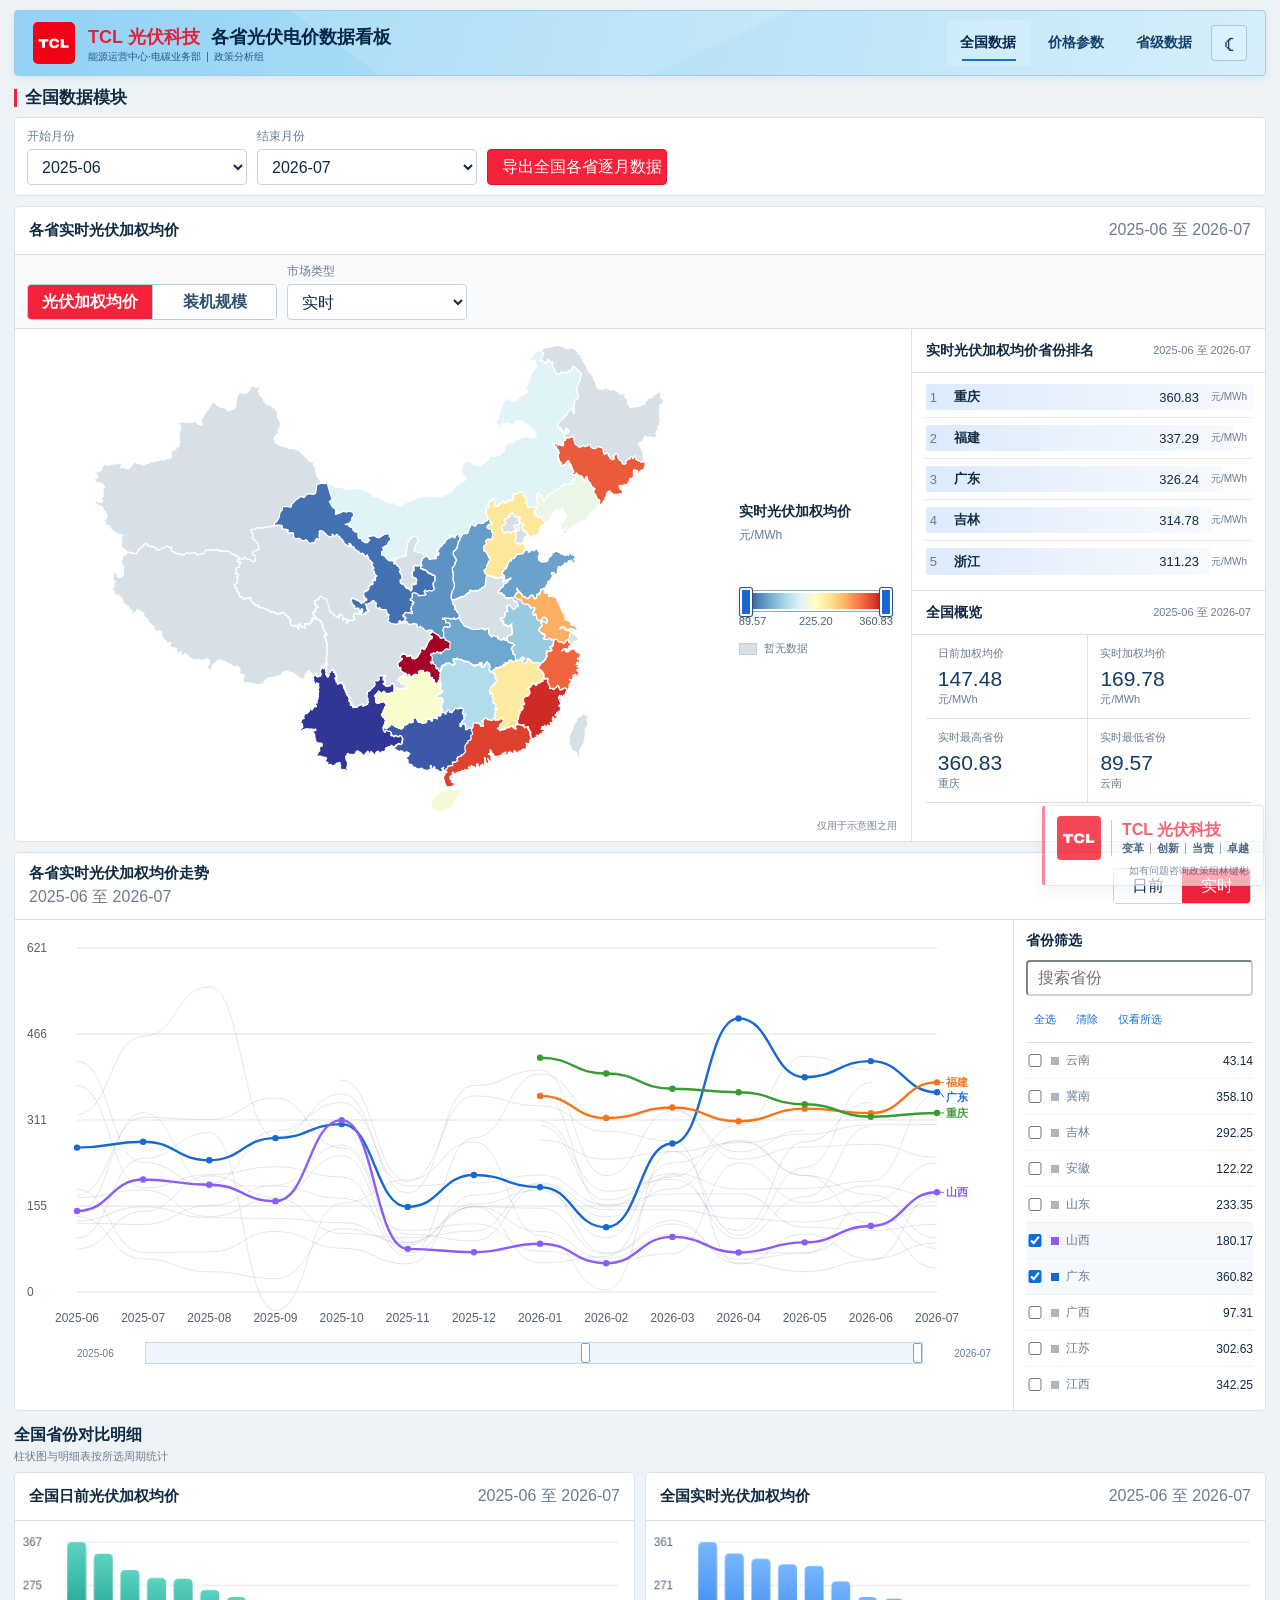
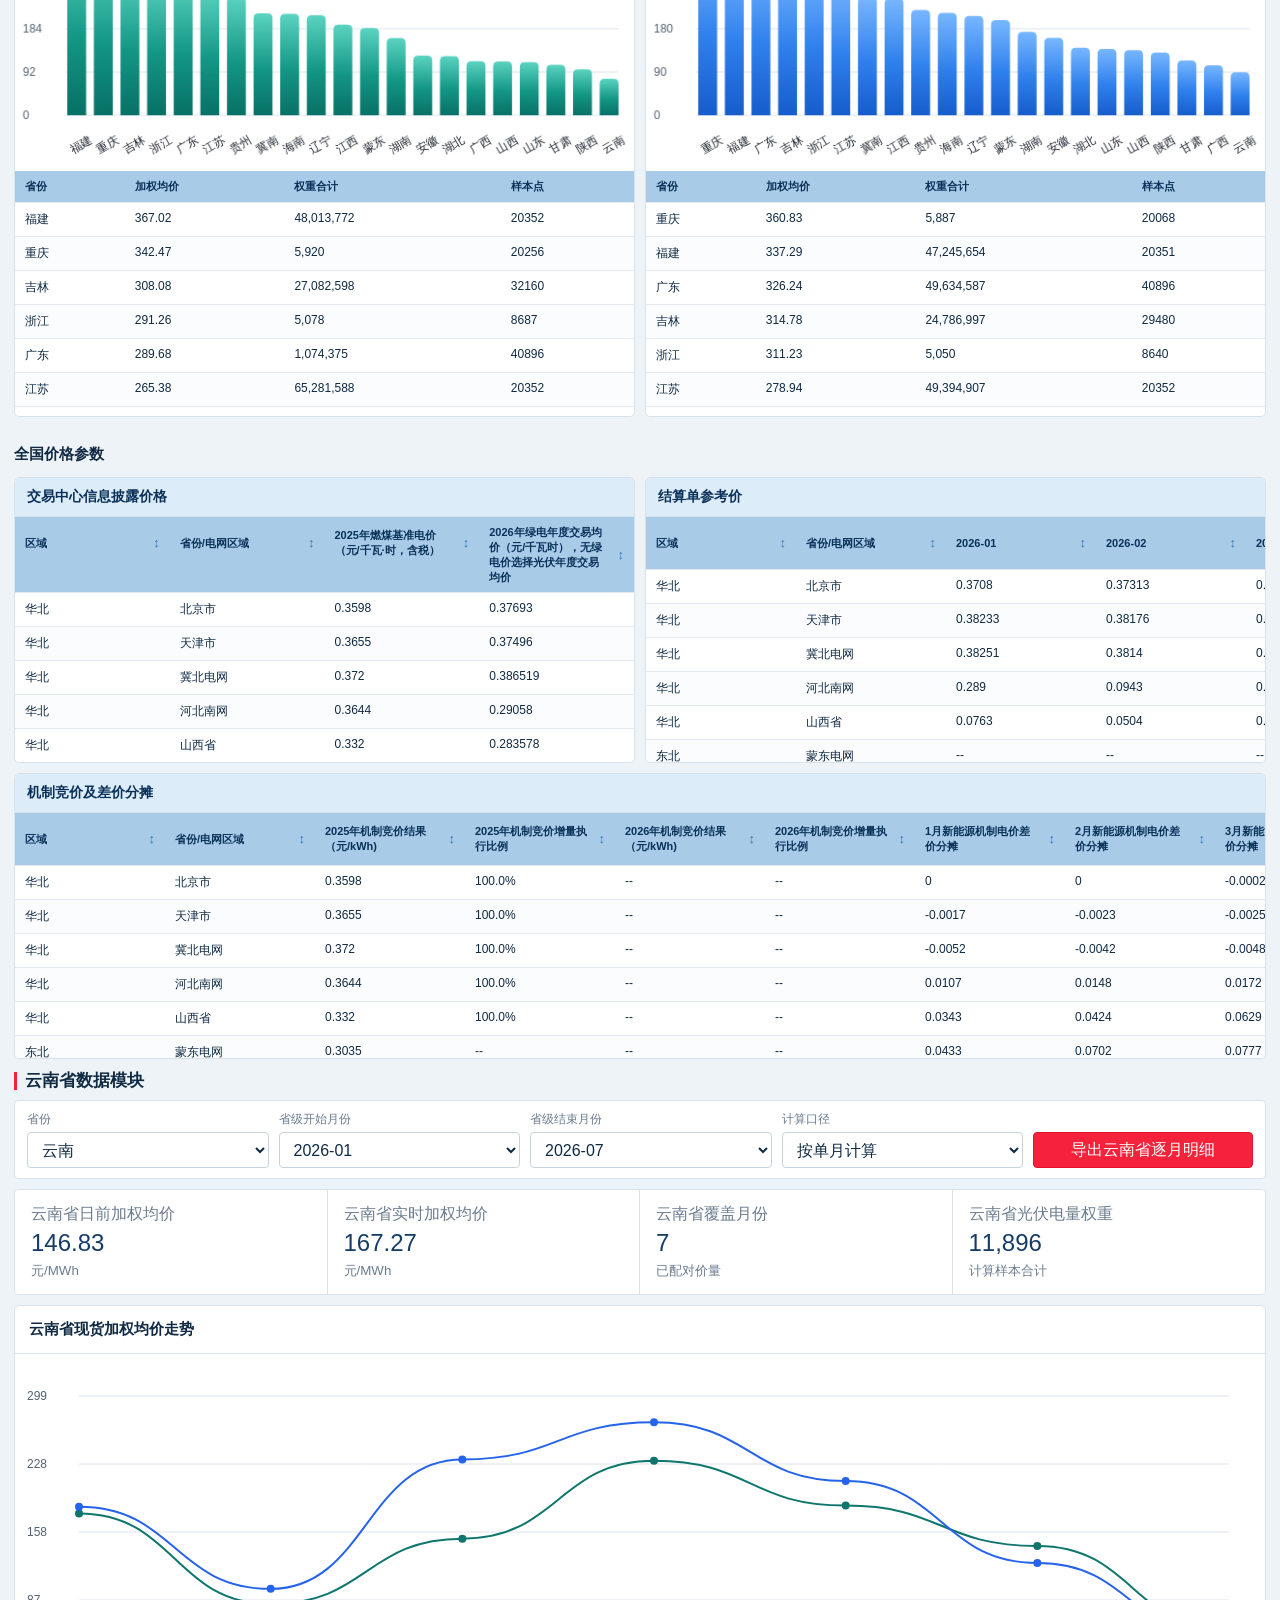
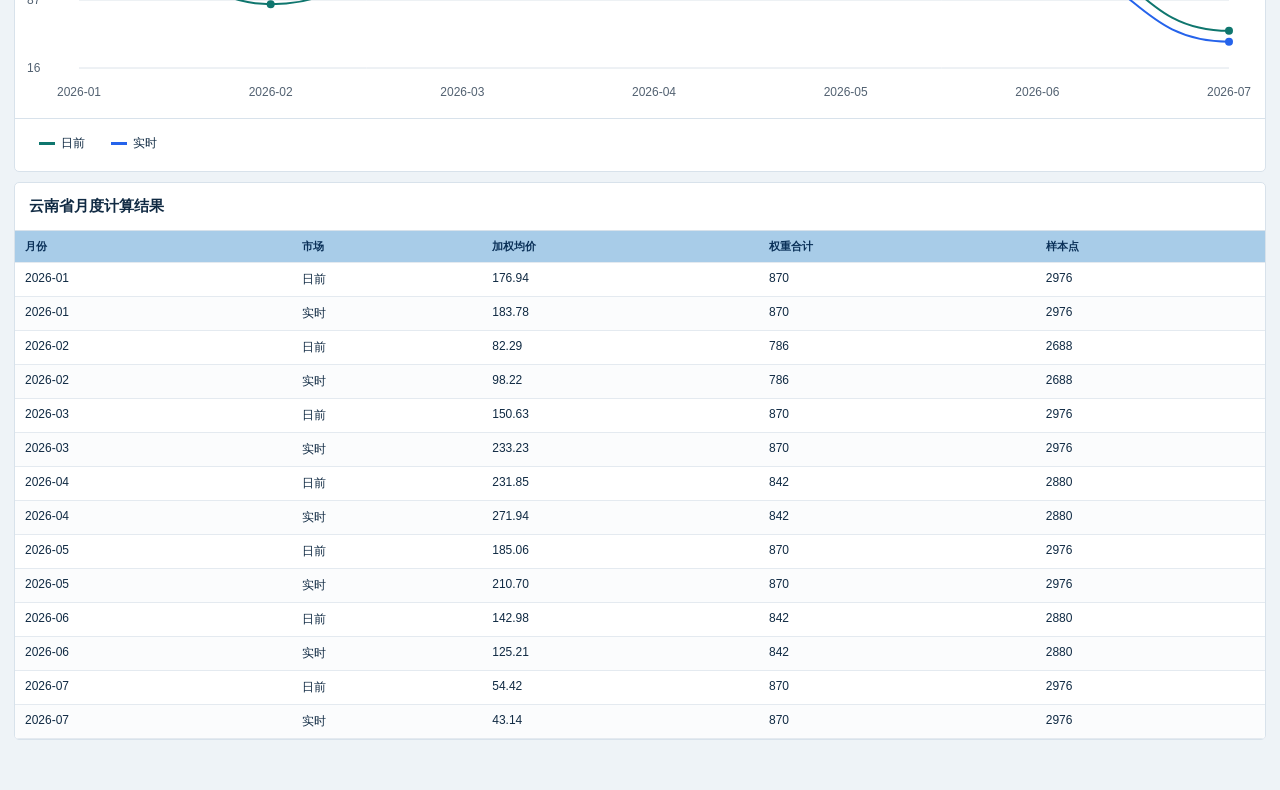
==== commit 07e47faa: "Fix historical volume source mapping" ====
--- a/dashboard-v1.html
+++ b/dashboard-v1.html
@@ -15,7 +15,7 @@
       }
     </script>
     <link rel="stylesheet" href="./public/styles.css" />
-    <script src="./public/data/dashboard-data.js?v=20260811-2"></script>
+    <script src="./public/data/dashboard-data.js?v=20260831-2"></script>
   </head>
   <body>
     <main class="shell">
--- a/public/styles.css
+++ b/public/styles.css
@@ -1289,7 +1289,16 @@
 }
 
 .national-filters {
-  grid-template-columns: repeat(2, minmax(170px, 220px)) minmax(230px, 1fr);
+  grid-template-columns: repeat(2, minmax(170px, 220px)) minmax(150px, 180px) minmax(220px, auto);
+}
+
+.national-filters .filter-action {
+  justify-content: flex-end;
+}
+
+.national-filters .filter-action button {
+  min-width: 0;
+  white-space: nowrap;
 }
 
 .province-filters {
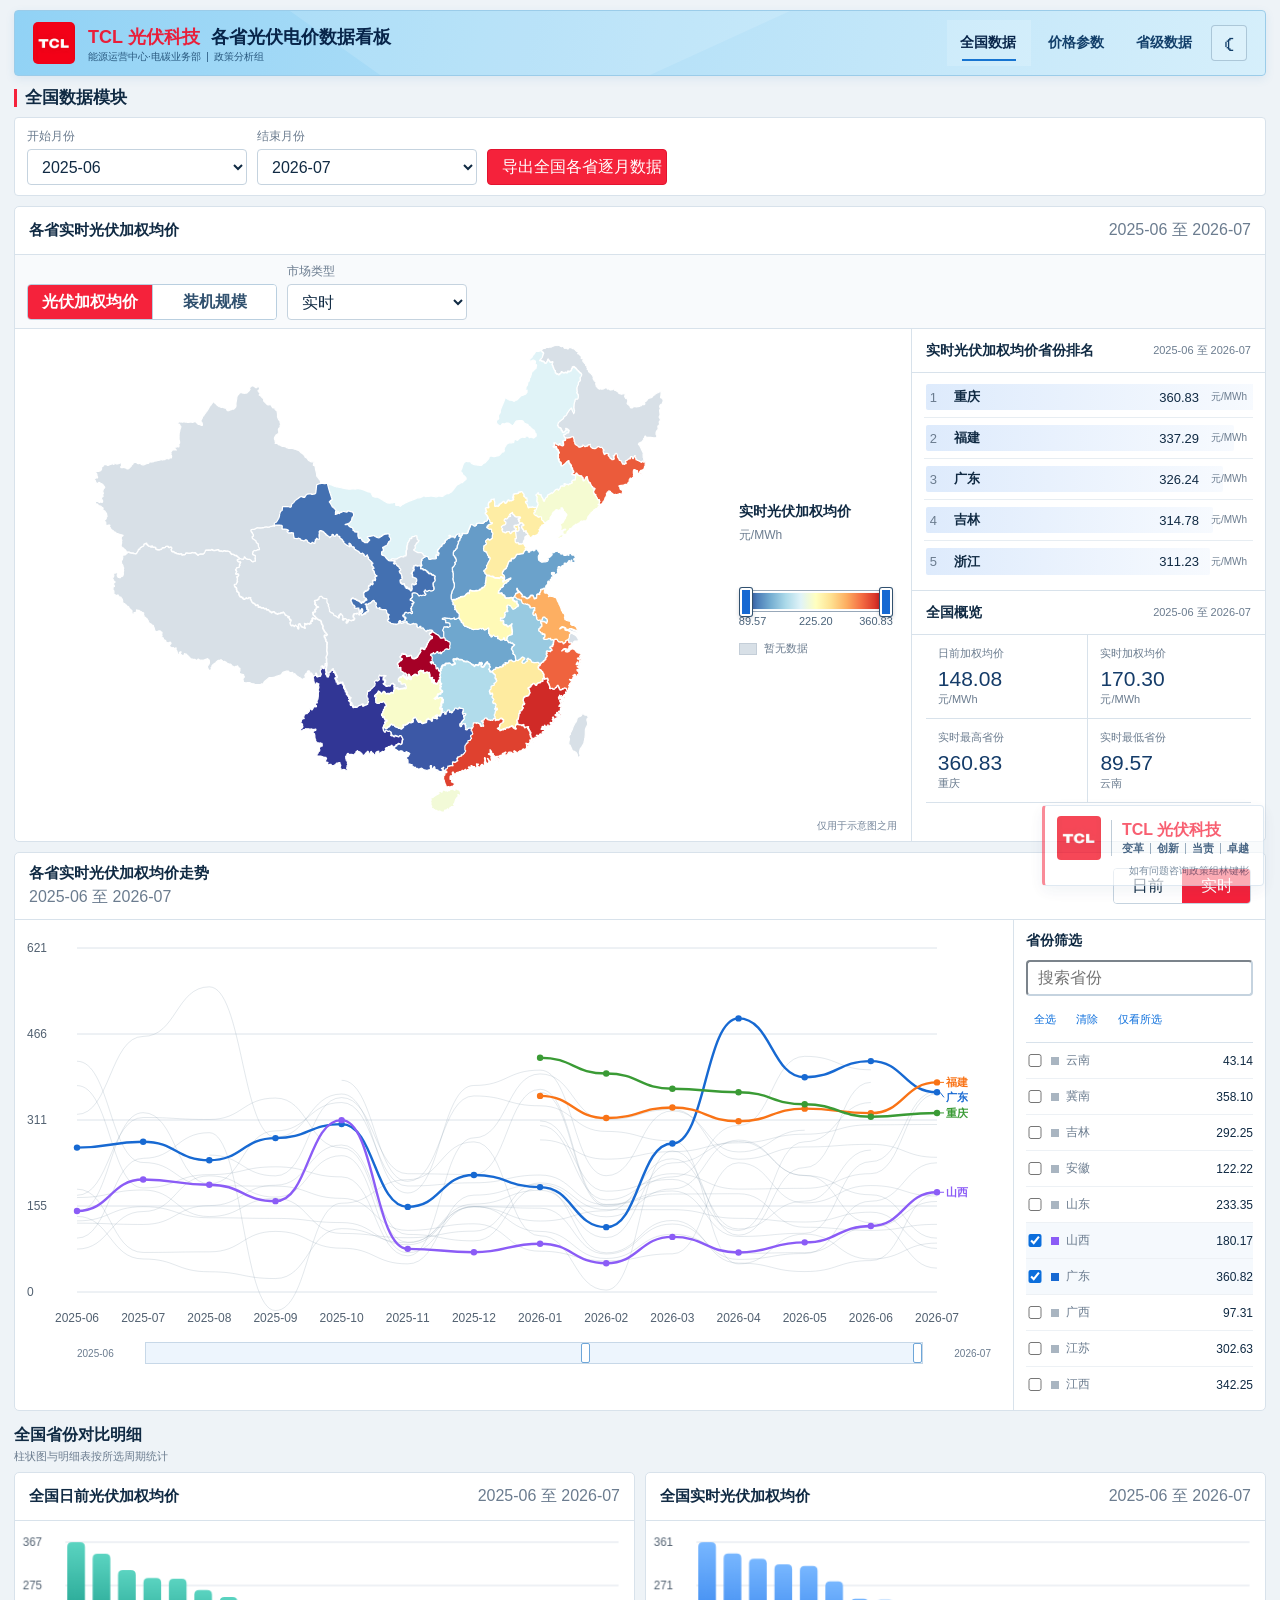
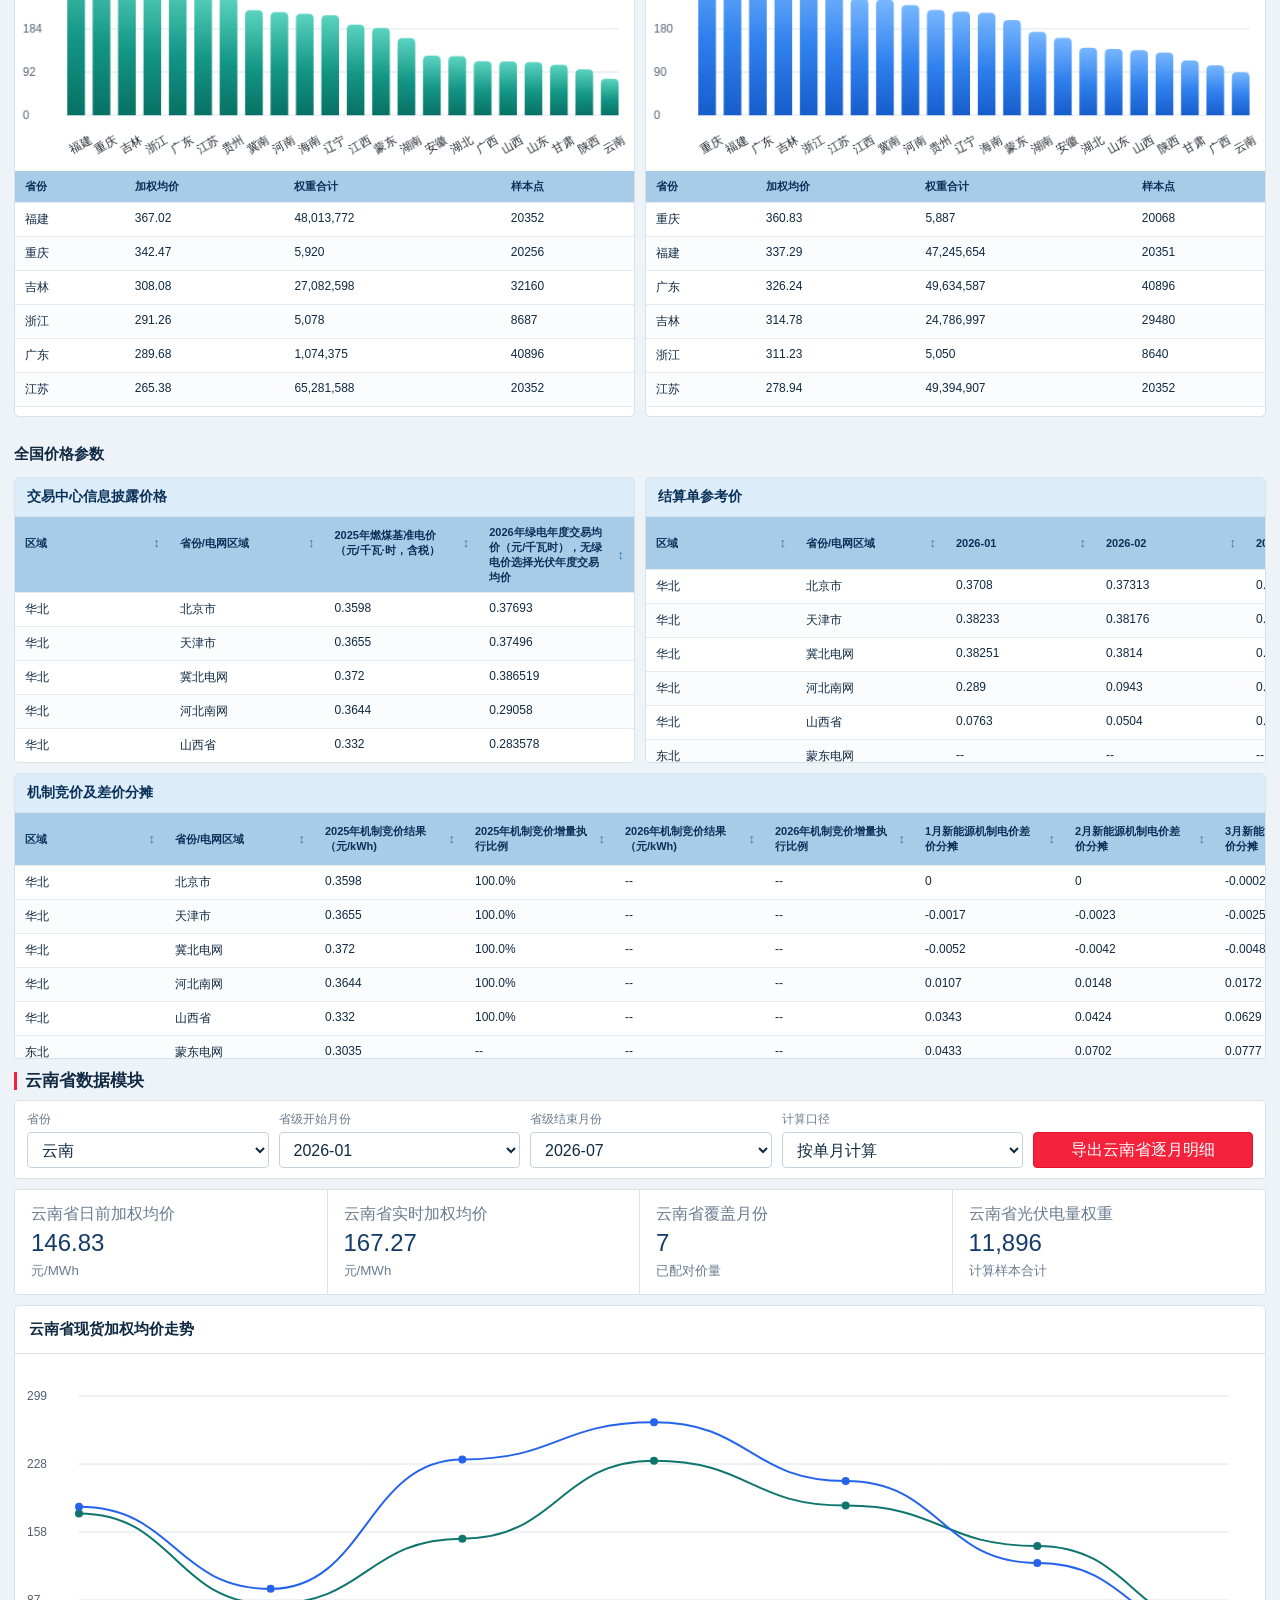
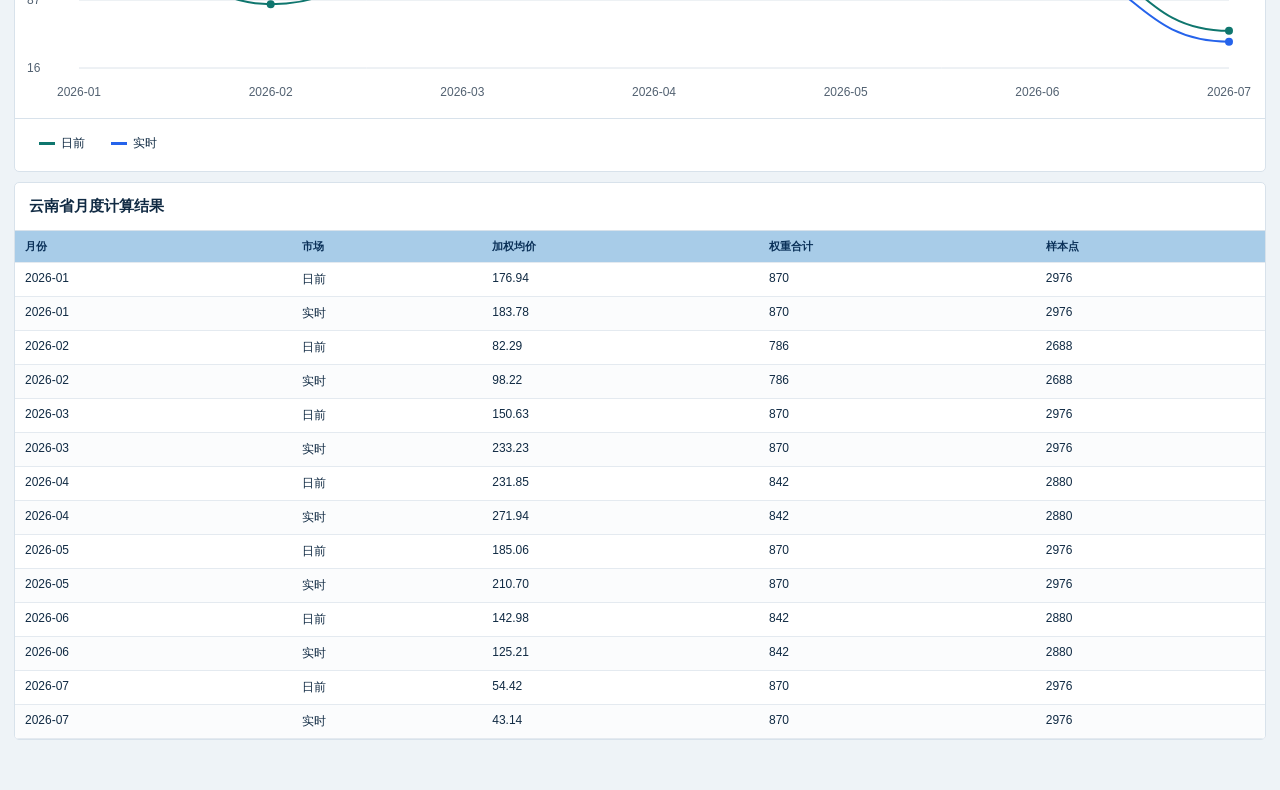
==== commit f879ac73: "Add Henan regional market data" ====
--- a/dashboard-v1.html
+++ b/dashboard-v1.html
@@ -15,7 +15,7 @@
       }
     </script>
     <link rel="stylesheet" href="./public/styles.css" />
-    <script src="./public/data/dashboard-data.js?v=20260831-2"></script>
+    <script src="./public/data/dashboard-data.js?v=20260903-1"></script>
   </head>
   <body>
     <main class="shell">
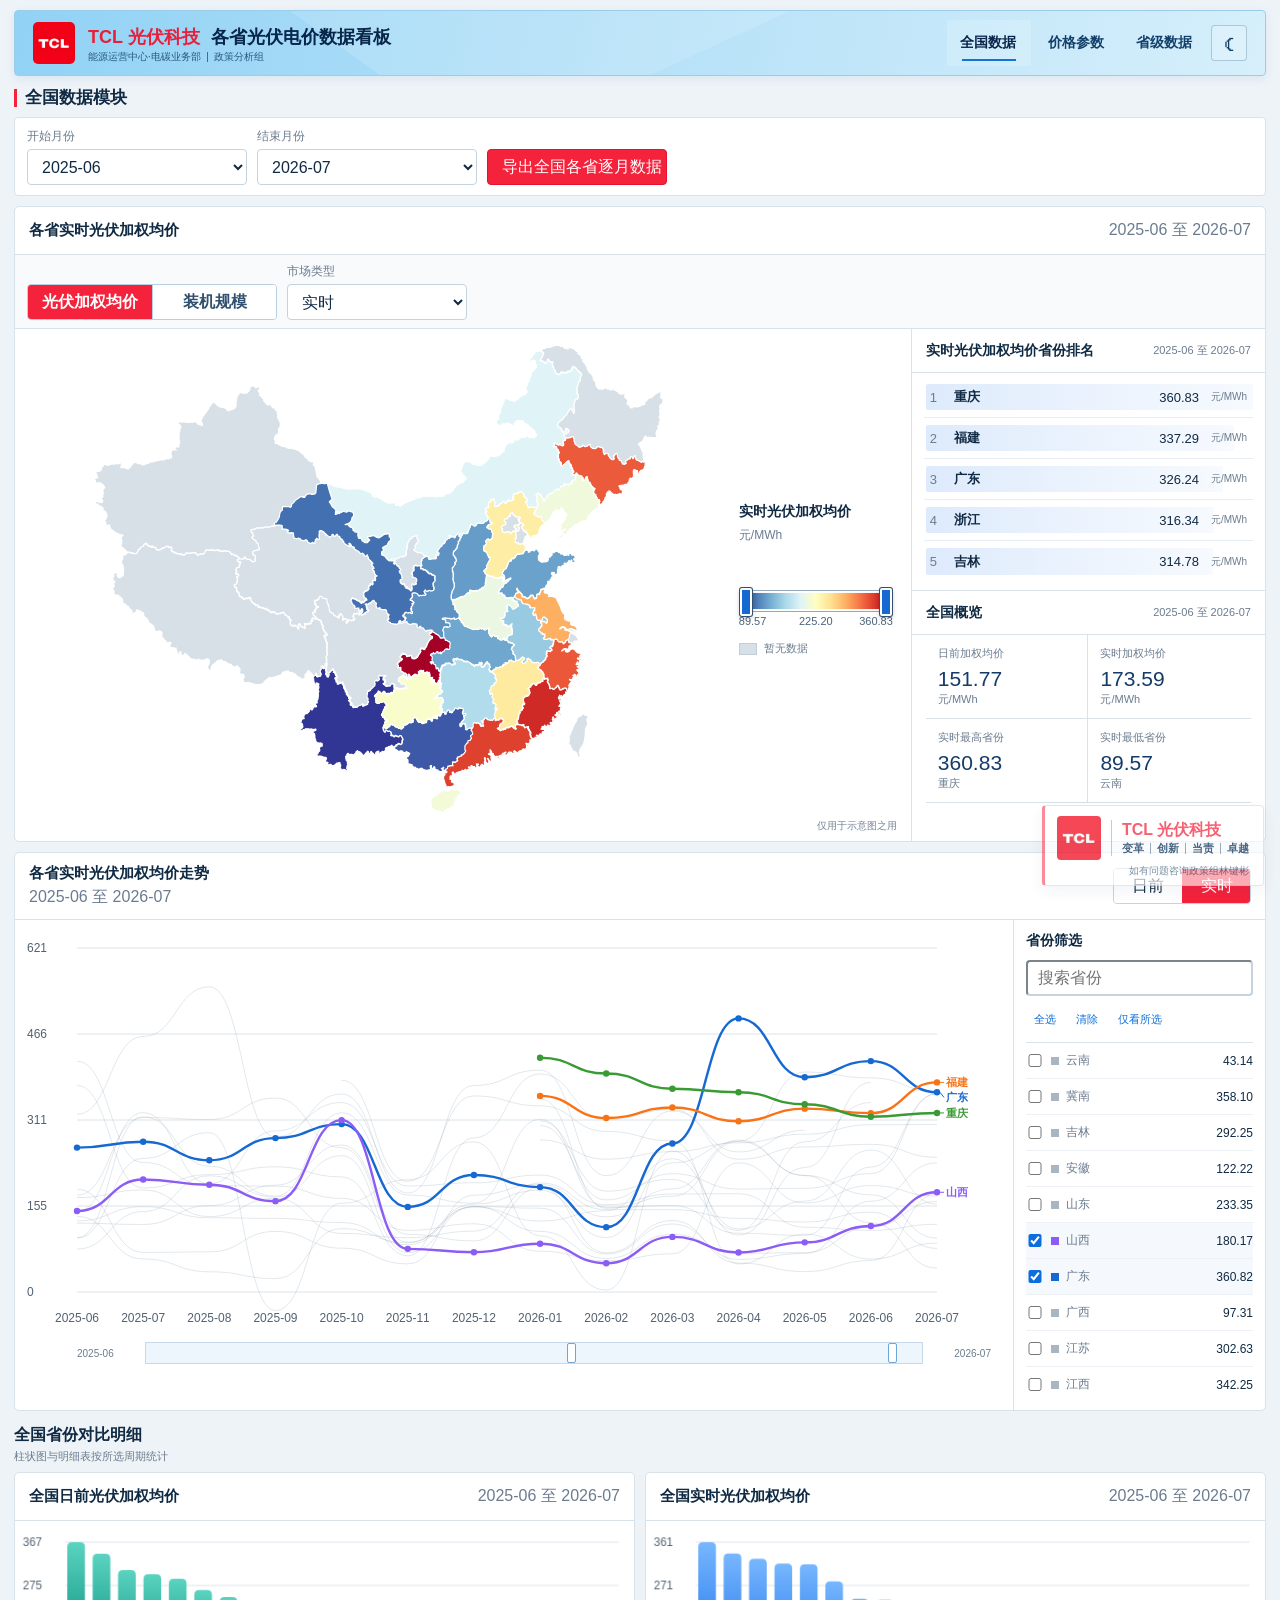
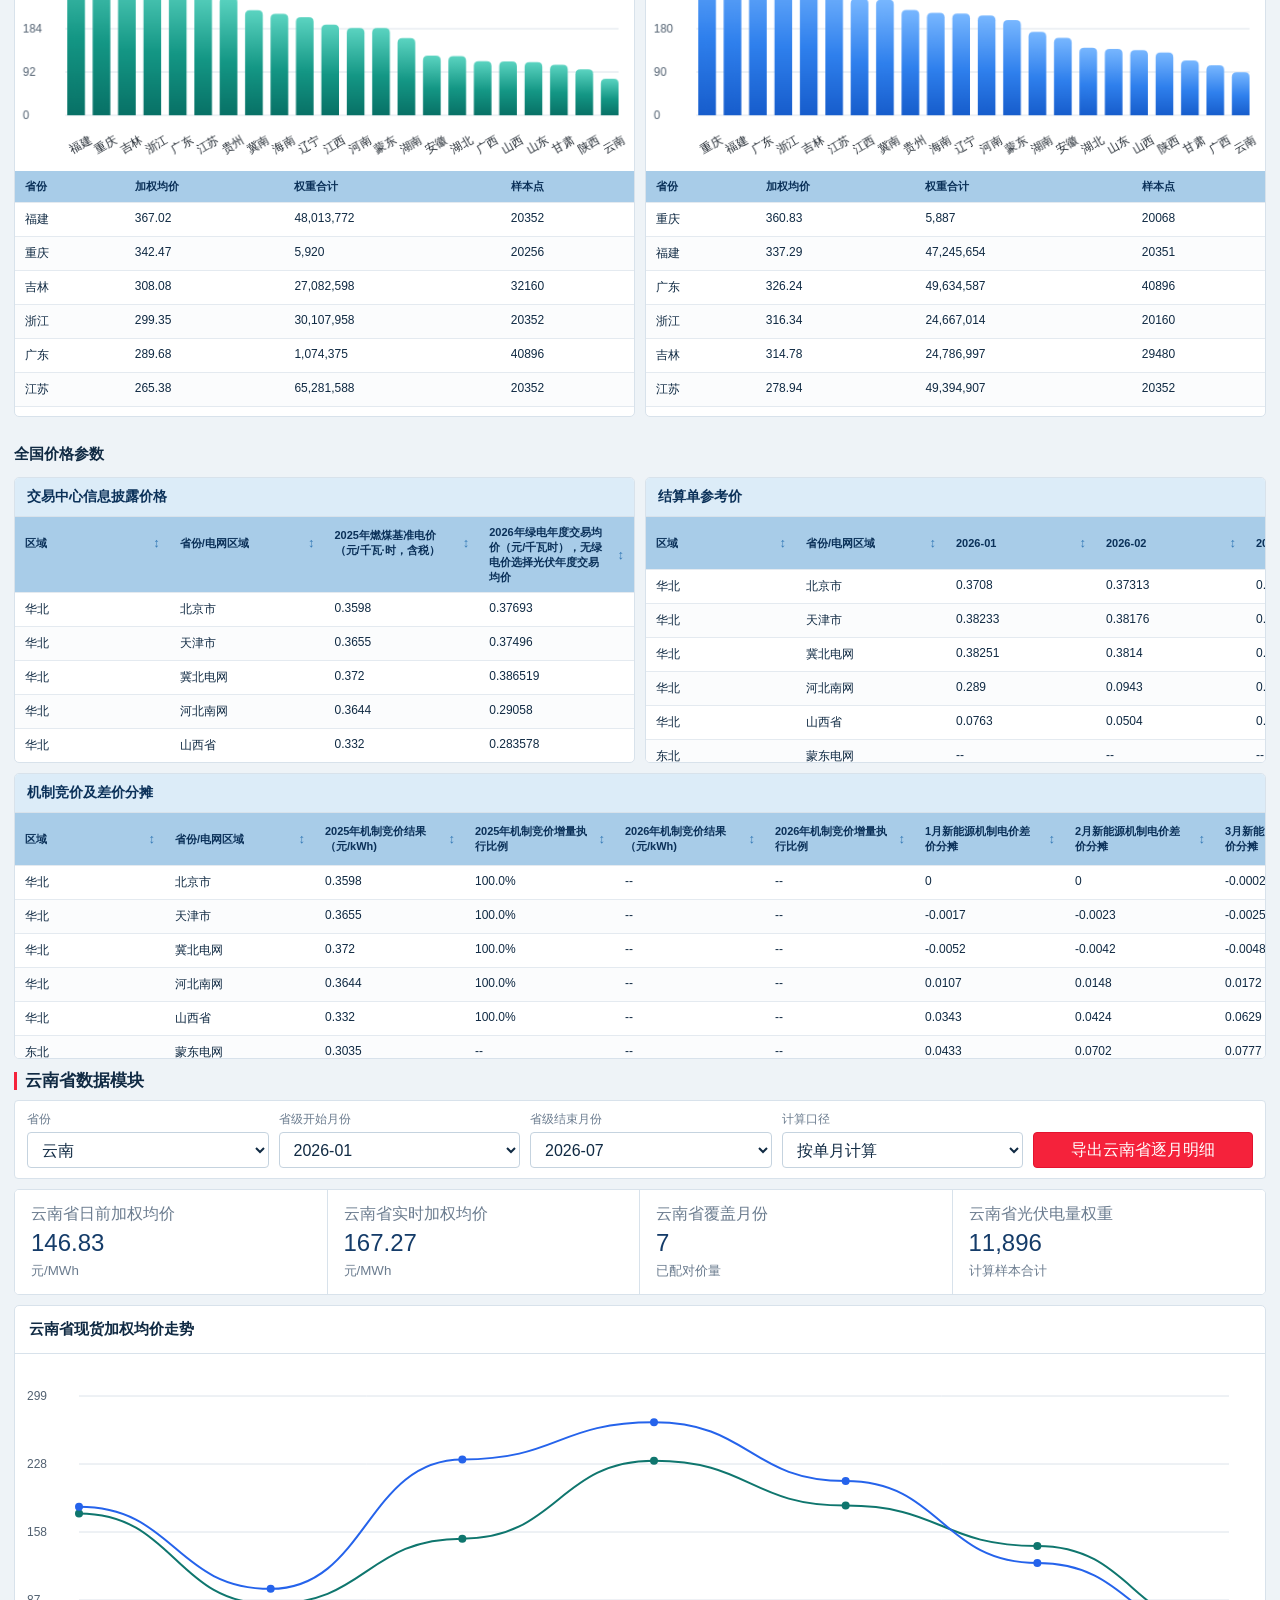
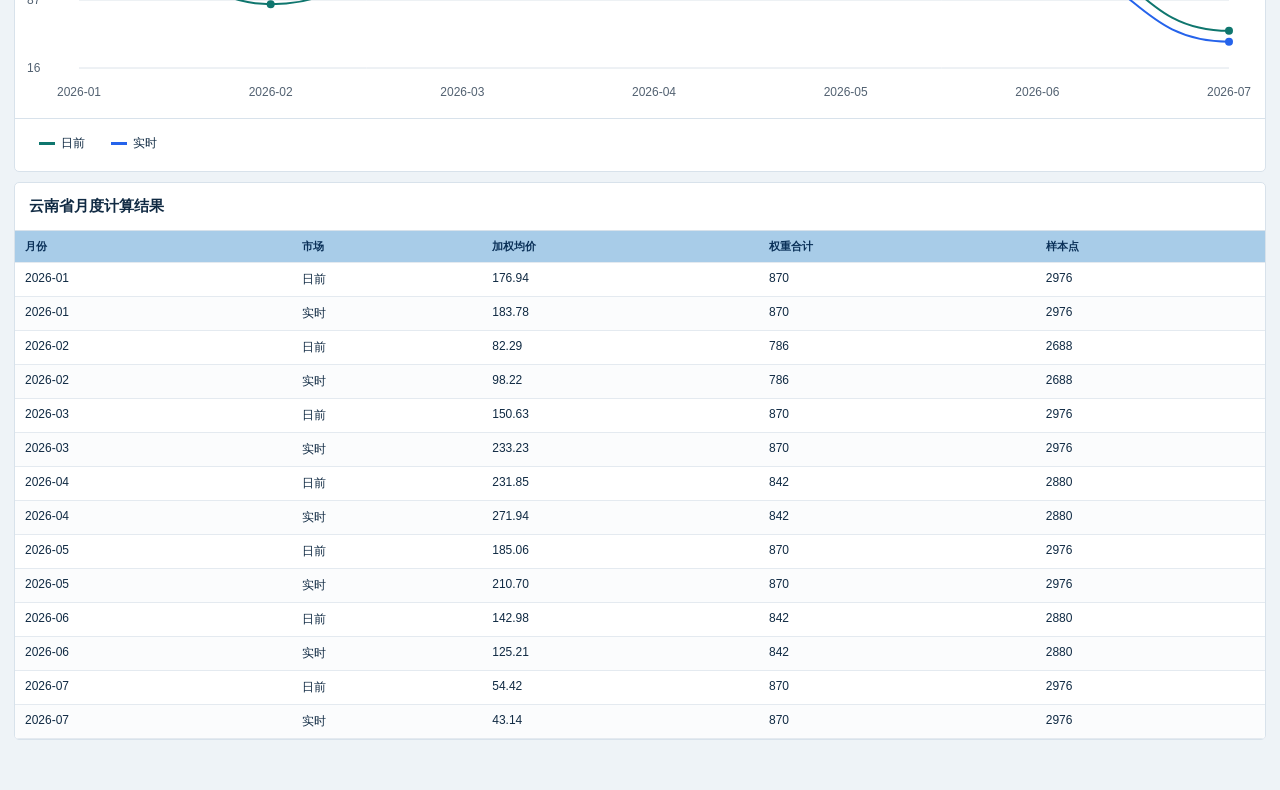
==== commit 73a86a64: "Update August market data and default window" ====
--- a/dashboard-v1.html
+++ b/dashboard-v1.html
@@ -15,7 +15,7 @@
       }
     </script>
     <link rel="stylesheet" href="./public/styles.css" />
-    <script src="./public/data/dashboard-data.js?v=20260903-1"></script>
+    <script src="./public/data/dashboard-data.js?v=20260913-1"></script>
   </head>
   <body>
     <main class="shell">
